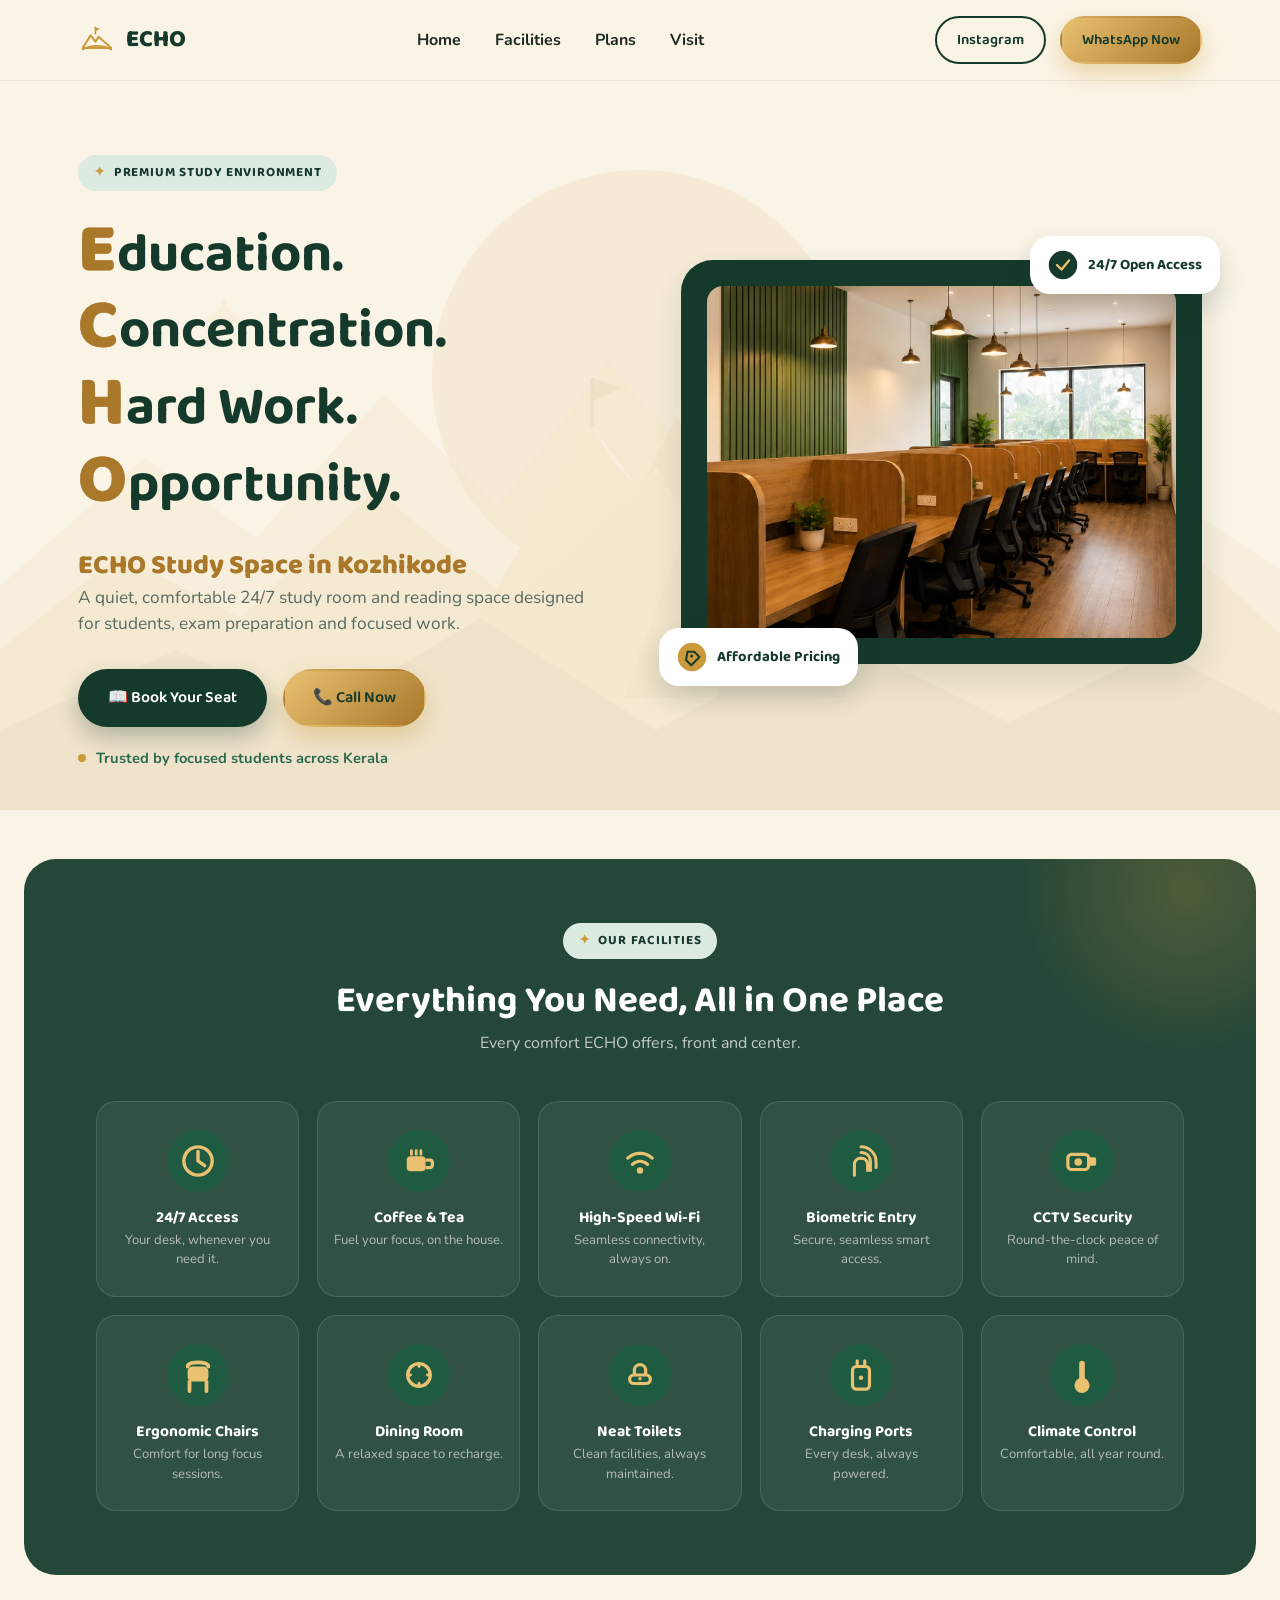
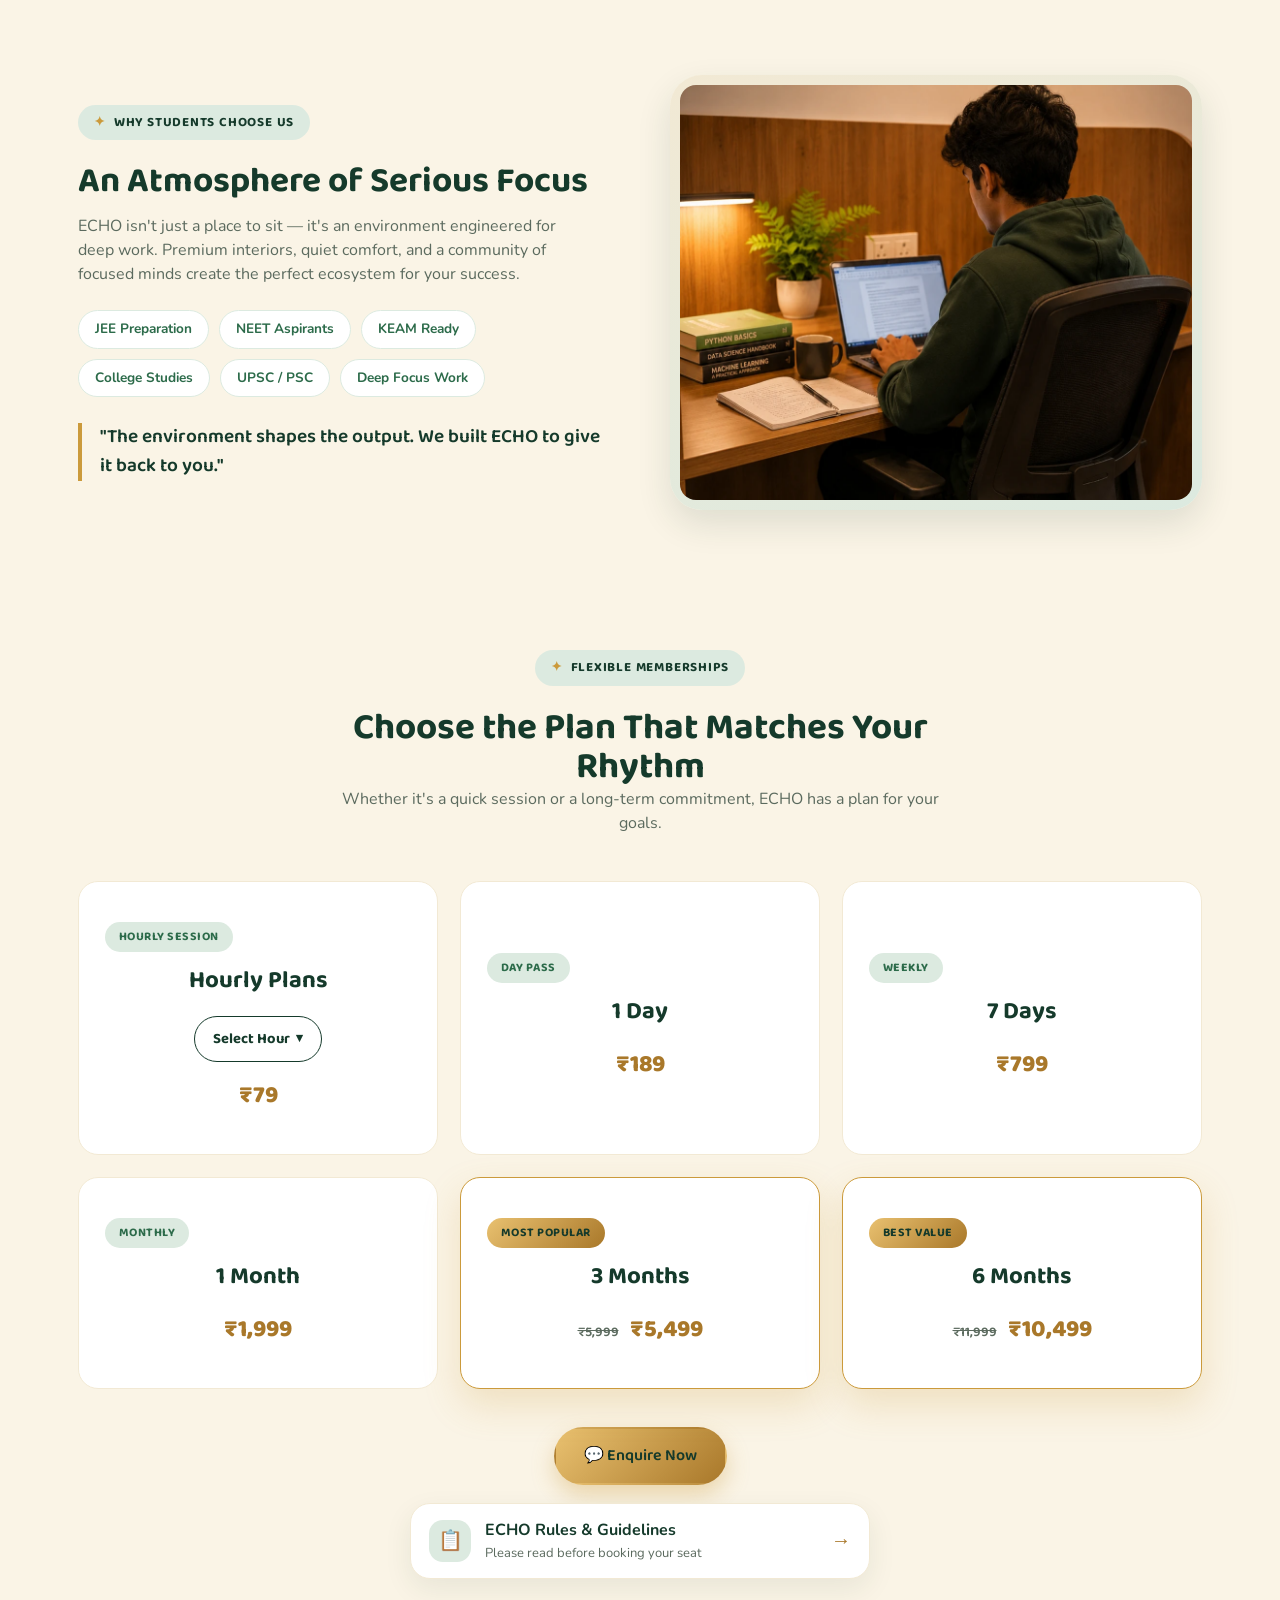
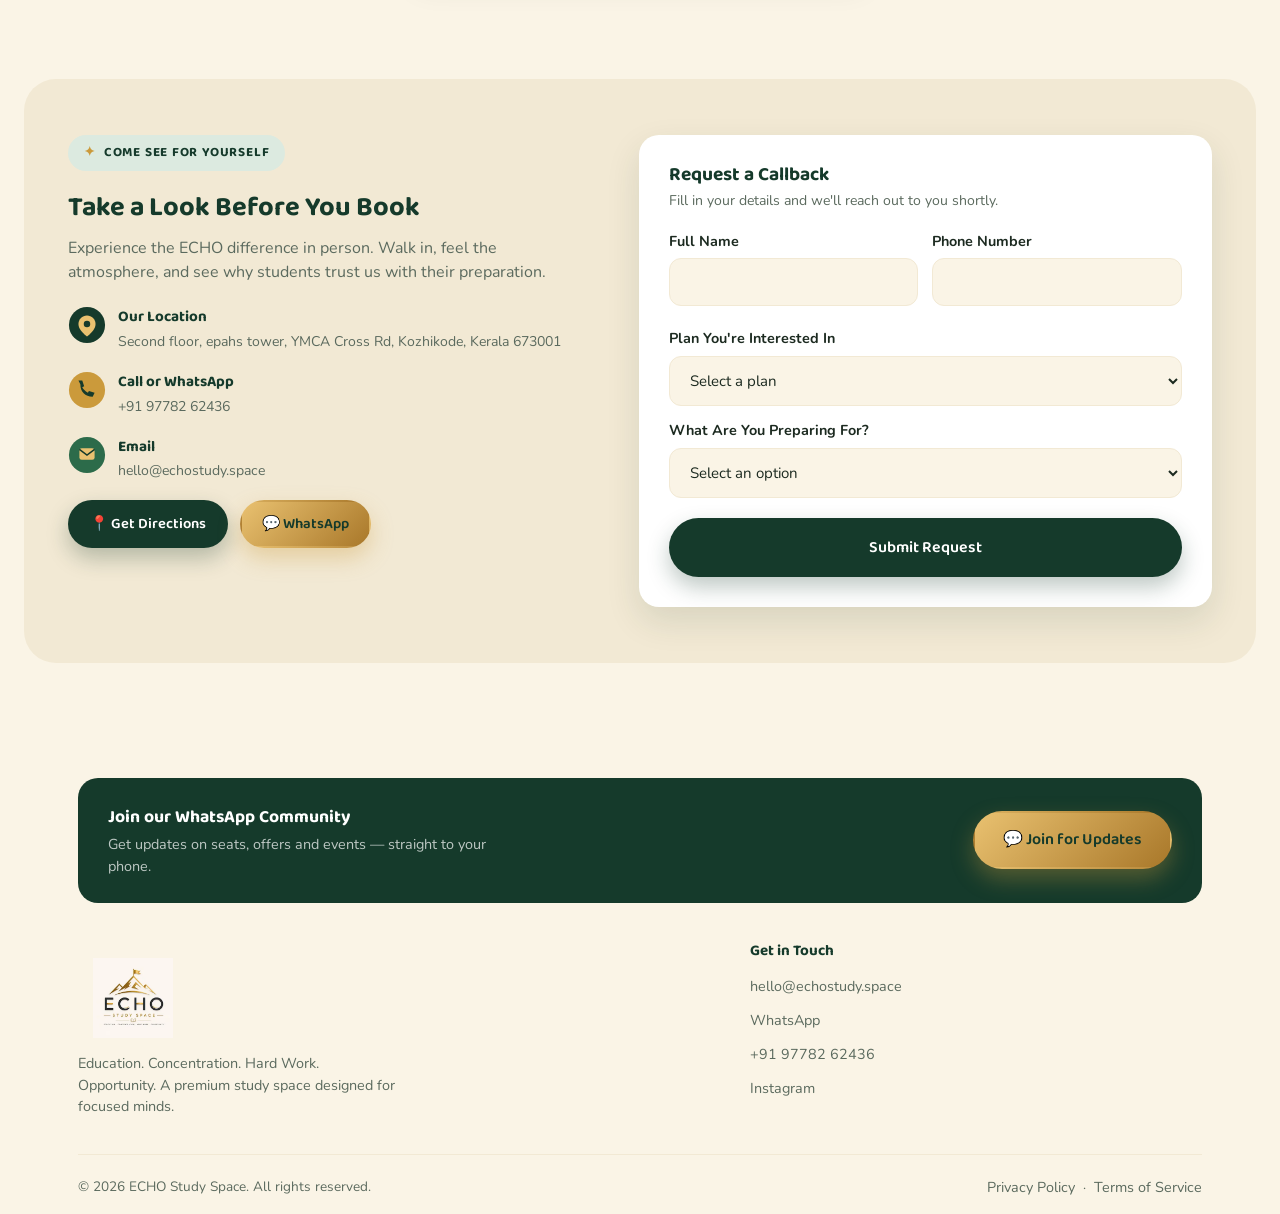
==== index.html @ 5c0a86a7 "H1 update" ====
<!DOCTYPE html>
<html lang="en">
<head>
<meta charset="UTF-8">
<meta name="viewport" content="width=device-width, initial-scale=1.0">
<title>ECHO Study Space | Study Room & Reading Space in Kozhikode</title>
<meta name="description" content="ECHO Study Space in Kozhikode, Kerala — a quiet 24/7 study room and reading space with high-speed Wi-Fi, comfortable seating, charging facilities and flexible hourly, daily, weekly and monthly plans.">
<link rel="preconnect" href="https://fonts.googleapis.com">
<link href="https://fonts.googleapis.com/css2?family=Baloo+2:wght@600;700;800&family=Nunito:wght@400;700;900&display=swap" rel="stylesheet">
<link rel="stylesheet" href="style.css">
</head>
<body>

<!-- ============ WATERMARK (fixed, behind all content) ============ -->
<div class="site-watermark" aria-hidden="true">
  <svg viewBox="0 0 1600 900" xmlns="http://www.w3.org/2000/svg">
    <!-- soft sun glow behind the range -->
    <circle cx="800" cy="360" r="260" fill="#CB9A3B" opacity="0.5"/>

    <!-- back ridge (farthest, faintest) -->
    <path d="M0 620 L180 460 L320 560 L480 380 L620 520 L760 340 L900 500 L1050 400 L1200 540 L1360 440 L1600 600 L1600 900 L0 900 Z"
          fill="#CB9A3B" opacity="0.35"/>

    <!-- mid ridge -->
    <path d="M0 700 L150 580 L300 660 L470 500 L640 640 L820 480 L980 630 L1150 520 L1320 660 L1470 560 L1600 680 L1600 900 L0 900 Z"
          fill="#CB9A3B" opacity="0.55"/>

    <!-- front / hero peak with flag, layered strokes for a structured look -->
    <path d="M540 760 L740 420 L800 500 L860 380 L900 460 L1060 760 Z"
          fill="#CB9A3B" opacity="0.85"/>
    <path d="M540 760 L740 420 L800 500 L820 470 L860 540 L780 760 Z"
          fill="#E9C170" opacity="0.55"/>
    <path d="M860 380 L900 460 L940 420 L1060 760 L900 760 L860 540 Z"
          fill="#A9782A" opacity="0.7"/>

    <!-- snow-cap highlights -->
    <path d="M770 470 L800 500 L740 420 Z" fill="#F7EBD0" opacity="0.65"/>
    <path d="M845 405 L860 380 L900 460 L878 470 Z" fill="#F7EBD0" opacity="0.6"/>

    <!-- flag on the summit -->
    <line x1="740" y1="420" x2="740" y2="360" stroke="#A9782A" stroke-width="5" opacity="0.8"/>
    <path d="M740 360l38 12-38 18z" fill="#A9782A" opacity="0.8"/>

    <!-- foreground ridge, most opaque, grounding the composition -->
    <path d="M0 800 L220 700 L400 780 L600 660 L820 800 L1040 680 L1260 790 L1450 700 L1600 780 L1600 900 L0 900 Z"
          fill="#A9782A" opacity="0.55"/>

    <!-- scattered sparkles for brand consistency -->
    <path d="M280 260l8 18 18 8-18 8-8 18-8-18-18-8 18-8z" fill="#E9C170" opacity="0.5"/>
    <path d="M1240 220l6 14 14 6-14 6-6 14-6-14-14-6 14-6z" fill="#E9C170" opacity="0.4"/>
  </svg>
</div>


<!-- ============ NAV ============ -->
<header>
  <div class="wrap">
    <nav>
      <a href="#home" class="logo">
        <svg class="blob" viewBox="0 0 48 48" fill="none">
          <path d="M6 34l10-16 6 8 4-6 16 14z" fill="none" stroke="#CB9A3B" stroke-width="2.6" stroke-linejoin="round" stroke-linecap="round"/>
          <line x1="22" y1="16" x2="22" y2="8" stroke="#CB9A3B" stroke-width="2.2" stroke-linecap="round"/>
          <path d="M22 8l6 2-6 3z" fill="#CB9A3B"/>
          <path d="M6 36c10-6 26-6 36 0" stroke="#CB9A3B" stroke-width="2.2" stroke-linecap="round" fill="none"/>
        </svg>
        ECHO
      </a>
      <ul class="nav-links">
        <li><a href="#home">Home</a></li>
        <li><a href="#facilities">Facilities</a></li>
        <li><a href="#plans">Plans</a></li>
        <li><a href="#visit">Visit</a></li>
      </ul>
      <div class="nav-cta">
        <a class="btn btn-outline btn-sm nav-instagram-desktop" href="https://instagram.com/echostudyspace" target="_blank" rel="noopener">Instagram</a>
        <a class="btn btn-gold btn-sm nav-whatsapp-desktop" href="https://wa.me/919778262436?text=Hi%20ECHO!%20I%27d%20like%20to%20know%20more.">WhatsApp Now</a>
        <button class="menu-toggle" aria-label="Open menu" aria-expanded="false" aria-controls="mobile-drawer">
          <span></span><span></span><span></span>
        </button>
      </div>
    </nav>
  </div>
</header>

<!-- ============ MOBILE DRAWER ============ -->
<div class="drawer-overlay"></div>
  <aside class="mobile-drawer" id="mobile-drawer" aria-hidden="true" inert>
  <button class="drawer-close" aria-label="Close menu">&times;</button>
  <ul class="drawer-links">
    <li><a href="#home">Home</a></li>
    <li><a href="#facilities">Facilities</a></li>
    <li><a href="#plans">Plans</a></li>
    <li><a href="#visit">Visit</a></li>
  </ul>
  <a class="btn btn-outline drawer-instagram" href="https://instagram.com/echostudyspace" target="_blank" rel="noopener">Instagram</a>
  <a class="btn btn-gold drawer-whatsapp" href="https://wa.me/919778262436?text=Hi%20ECHO!%20I%27d%20like%20to%20know%20more.">💬 WhatsApp Now</a>
</aside>

<main>
<!-- ============ HERO ============ -->
<section class="hero" id="home">
  <div class="wrap hero-grid">
    <div class="hero-copy reveal">
      <span class="eyebrow">Premium Study Environment</span>
      <div class="motto">
          <div class="motto-line"><span class="cap">E</span>ducation.</div>
          <div class="motto-line"><span class="cap">C</span>oncentration.</div>
          <div class="motto-line"><span class="cap">H</span>ard&nbsp;Work.</div>
          <div class="motto-line"><span class="cap">O</span>pportunity.</div>
      </div>

      <h2 class="seo-location-heading">
          ECHO Study Space in Kozhikode
      </h2>
      <p class="motto-sub">
          A quiet, comfortable 24/7 study room and reading space
          designed for students, exam preparation and focused work.
      </p>

      <div class="hero-btns">
        <a class="btn btn-primary" href="https://wa.me/919778262436?text=Hi%20ECHO!%20I%27d%20like%20to%20book%20a%20seat.">📖 Book Your Seat</a>
        <a class="btn btn-gold" href="tel:+919778262436">📞 Call Now</a>
      </div>
      <div class="hero-note"><span class="dot"></span> Trusted by focused students across Kerala</div>
    </div>

    <div class="hero-art reveal">
      <div class="art-card">
        <div class="img-placeholder" style="aspect-ratio:480/360;">
          <img src="images/hero_echo_800.webp"
              srcset="images/hero_echo_480.webp 480w,
                      images/hero_echo_600.webp 600w,
                      images/hero_echo_800.webp 800w,
                      images/hero_echo_2k.webp 1254w "
              
              sizes="90vw"
              width="1254"
              height="1254"
              alt="ECHO Study Space"
              fetchpriority="high"
            >
        </div>
      </div>
      <div class="badge-float b1">
        <svg class="ico" viewBox="0 0 40 40"><circle cx="20" cy="20" r="19" fill="#153A2B"/><path d="M12 20l6 6 10-12" stroke="#E9C170" stroke-width="3.2" fill="none" stroke-linecap="round" stroke-linejoin="round"/></svg>
        24/7 Open Access
      </div>
      <div class="badge-float b2">
        <svg class="ico" viewBox="0 0 40 40"><circle cx="20" cy="20" r="19" fill="#CB9A3B"/><path d="M14 13h9l7 7-11 11-7-7z" fill="none" stroke="#153A2B" stroke-width="2.6" stroke-linejoin="round"/><circle cx="19.5" cy="18.5" r="2" fill="#153A2B"/></svg>
        Affordable Pricing
      </div>
    </div>
  </div>
</section>

<!-- ============ FACILITIES ============ -->
<section class="facilities reveal" id="facilities">
  <div class="wrap">
    <div class="section-head">
      <span class="eyebrow">Our Facilities</span>
      <h2>Everything You Need, All in One Place</h2>
      <p>Every comfort ECHO offers, front and center.</p>
    </div>
    <div class="facility-grid">
      <div class="facility-card">
        <svg class="ico-blob" viewBox="0 0 70 70"><circle cx="35" cy="35" r="33" fill="#1E5B41"/><circle cx="35" cy="35" r="15" fill="none" stroke="#E9C170" stroke-width="3.6"/><path d="M35 25v10l7 5" stroke="#E9C170" stroke-width="3.6" stroke-linecap="round" fill="none"/></svg>
        <h3>24/7 Access</h3><p>Your desk, whenever you need it.</p>
      </div>
      <div class="facility-card">
        <svg class="ico-blob" viewBox="0 0 70 70"><circle cx="35" cy="35" r="33" fill="#1E5B41"/><rect x="22" y="30" width="20" height="16" rx="4" fill="#E9C170"/><path d="M42 34h5c3 0 3 8 0 8h-5" stroke="#E9C170" stroke-width="3.5" fill="none"/><path d="M27 24v4M32 24v4M37 24v4" stroke="#E9C170" stroke-width="3" stroke-linecap="round"/></svg>
        <h3>Coffee &amp; Tea</h3><p>Fuel your focus, on the house.</p>
      </div>
      <div class="facility-card">
        <svg class="ico-blob" viewBox="0 0 70 70"><circle cx="35" cy="35" r="33" fill="#1E5B41"/><path d="M22 32a19 19 0 0 1 26 0" stroke="#E9C170" stroke-width="3.4" fill="none" stroke-linecap="round"/><path d="M27 38.5a11.5 11.5 0 0 1 16 0" stroke="#E9C170" stroke-width="3.4" fill="none" stroke-linecap="round"/><circle cx="35" cy="45" r="3.4" fill="#E9C170"/></svg>
        <h3>High-Speed Wi-Fi</h3><p>Seamless connectivity, always on.</p>
      </div>
      <div class="facility-card">
        <svg class="ico-blob" viewBox="0 0 70 70"><circle cx="35" cy="35" r="33" fill="#1E5B41"/><path d="M35 20c9 0 16 7 16 16v6" stroke="#E9C170" stroke-width="3.2" fill="none" stroke-linecap="round"/><path d="M35 26c6 0 10 4 10 10v9" stroke="#E9C170" stroke-width="3.2" fill="none" stroke-linecap="round"/><path d="M35 32a6.5 6.5 0 0 1 7 7v6" stroke="#E9C170" stroke-width="3.2" fill="none" stroke-linecap="round"/><path d="M35 32a6.5 6.5 0 0 0-7 7v11" stroke="#E9C170" stroke-width="3.2" fill="none" stroke-linecap="round"/></svg>
        <h3>Biometric Entry</h3><p>Secure, seamless smart access.</p>
      </div>
      <div class="facility-card">
        <svg class="ico-blob" viewBox="0 0 70 70"><circle cx="35" cy="35" r="33" fill="#1E5B41"/><rect x="20" y="28" width="22" height="16" rx="4" fill="none" stroke="#E9C170" stroke-width="3.4"/><circle cx="31" cy="36" r="4" fill="#E9C170"/><rect x="42" y="31" width="8" height="9" rx="2" fill="#E9C170"/></svg>
        <h3>CCTV Security</h3><p>Round-the-clock peace of mind.</p>
      </div>
      <div class="facility-card">
        <svg class="ico-blob" viewBox="0 0 70 70"><circle cx="35" cy="35" r="33" fill="#1E5B41"/><rect x="24" y="26" width="22" height="16" rx="5" fill="#E9C170"/><path d="M26 42v10M44 42v10" stroke="#E9C170" stroke-width="4" stroke-linecap="round"/><path d="M24 26c0-6 22-6 22 0" stroke="#E9C170" stroke-width="4" fill="none" stroke-linecap="round"/></svg>
        <h3>Ergonomic Chairs</h3><p>Comfort for long focus sessions.</p>
      </div>
      <div class="facility-card">
        <svg class="ico-blob" viewBox="0 0 70 70"><circle cx="35" cy="35" r="33" fill="#1E5B41"/><circle cx="35" cy="35" r="12" fill="none" stroke="#E9C170" stroke-width="3.5"/><path d="M35 23v3M35 44v3M23 35h3M44 35h3" stroke="#E9C170" stroke-width="3" stroke-linecap="round"/></svg>
        <h3>Dining Room</h3><p>A relaxed space to recharge.</p>
      </div>
      <div class="facility-card">
        <svg class="ico-blob" viewBox="0 0 70 70"><circle cx="35" cy="35" r="33" fill="#1E5B41"/><rect x="24" y="35" width="22" height="9" rx="4.5" fill="none" stroke="#E9C170" stroke-width="3.4"/><path d="M29 35v-5a6 6 0 0 1 12 0v5" stroke="#E9C170" stroke-width="3.4" fill="none"/><circle cx="35" cy="39" r="1.8" fill="#E9C170"/></svg>
        <h3>Neat Toilets</h3><p>Clean facilities, always maintained.</p>
      </div>
      <div class="facility-card">
        <svg class="ico-blob" viewBox="0 0 70 70"><circle cx="35" cy="35" r="33" fill="#1E5B41"/><rect x="26" y="26" width="18" height="24" rx="4" fill="none" stroke="#E9C170" stroke-width="3.4"/><path d="M31 24v-4M39 24v-4" stroke="#E9C170" stroke-width="3.4" stroke-linecap="round"/><circle cx="35" cy="38" r="2.4" fill="#E9C170"/></svg>
        <h3>Charging Ports</h3><p>Every desk, always powered.</p>
      </div>
      <div class="facility-card">
        <svg class="ico-blob" viewBox="0 0 70 70"><circle cx="35" cy="35" r="33" fill="#1E5B41"/><rect x="32" y="20" width="6" height="22" rx="3" fill="#E9C170"/><circle cx="35" cy="46" r="8" fill="#E9C170"/></svg>
        <h3>Climate Control</h3><p>Comfortable, all year round.</p>
      </div>
    </div>
  </div>
</section>

<!-- ============ WHY ECHO ============ -->
<section class="why" id="why">
  <div class="wrap why-grid">
    <div class="reveal">
      <span class="eyebrow">Why Students Choose Us</span>
      <h2 style="font-size:clamp(1.6rem,3vw,2.2rem); margin-bottom:14px;">An Atmosphere of Serious Focus</h2>
      <p style="color:var(--ink-soft); max-width:480px;">ECHO isn't just a place to sit — it's an environment engineered for deep work. Premium interiors, quiet comfort, and a community of focused minds create the perfect ecosystem for your success.</p>
      <div class="tag-cloud">
        <span class="tag">JEE Preparation</span>
        <span class="tag">NEET Aspirants</span>
        <span class="tag">KEAM Ready</span>
        <span class="tag">College Studies</span>
        <span class="tag">UPSC / PSC</span>
        <span class="tag">Deep Focus Work</span>
      </div>
      <p class="quote">"The environment shapes the output. We built ECHO to give it back to you."</p>
    </div>
    <div class="why-art reveal">
      <div class="img-placeholder" style="aspect-ratio:420/340;">
        <img
            src="images/student_echo_800.webp"
            srcset="images/student_echo_480.webp 480w,
                    images/student_echo_800.webp 800w,
                    images/student_echo_2k.webp 1056w "

            sizes="90vw"
            width="1056"
            height="972"
            alt="Students studying at ECHO Study Space"
            loading="lazy"
        >
      </div>
    </div>
  </div>
</section>

<!-- ============ PLANS ============ -->
<section class="plans" id="plans">
  <div class="wrap">
    <div class="section-head">
      <span class="eyebrow">Flexible Memberships</span>
      <h2 style="color:var(--green-deep);">Choose the Plan That Matches Your Rhythm</h2>
      <p style="color:var(--ink-soft);">Whether it's a quick session or a long-term commitment, ECHO has a plan for your goals.</p>
    </div>
    <div class="plans-grid">

      <div class="plan-card hourly-card reveal">
        <span class="plan-tag">Hourly Session</span>
        <h3>Hourly Plans</h3>
        <button type="button" class="select-hour-btn">
          <span class="select-hour-label">Select Hour</span> <span class="chevron">▾</span>
        </button>
        <div class="hour-options" hidden>
          <button type="button" class="hour-btn active" data-hours="3" data-price="79">3 Hour</button>
          <button type="button" class="hour-btn" data-hours="7" data-price="139">7 Hour</button>
          <button type="button" class="hour-btn" data-hours="12" data-price="169">12 Hour</button>
        </div>
        <div class="plan-price">₹<span class="hourly-price-value">79</span></div>
      </div>

      <div class="plan-card reveal">
        <span class="plan-tag">Day Pass</span>
        <h3>1 Day</h3>
        <div class="plan-price">₹189</div>
      </div>

      <div class="plan-card reveal">
        <span class="plan-tag">Weekly</span>
        <h3>7 Days</h3>
        <div class="plan-price">₹799</div>
      </div>

      <div class="plan-card reveal">
        <span class="plan-tag">Monthly</span>
        <h3>1 Month</h3>
        <div class="plan-price">₹1,999</div>
      </div>

      <div class="plan-card featured reveal">
        <span class="plan-tag">Most Popular</span>
        <h3>3 Months</h3>
        <div class="plan-price"><span class="strike">₹5,999</span> ₹5,499</div>
      </div>

      <div class="plan-card featured reveal">
        <span class="plan-tag">Best Value</span>
        <h3>6 Months</h3>
        <div class="plan-price"><span class="strike">₹11,999</span> ₹10,499</div>
      </div>

    </div>

    <div style="text-align:center; margin-top:38px;">
      <a class="btn btn-gold" href="https://wa.me/919778262436?text=Hi%20ECHO!%20I%27d%20like%20to%20enquire%20about%20a%20plan.">💬 Enquire Now</a>
    </div>
    <div class="rules-trigger-wrap">
      <button type="button" class="rules-trigger" id="rules-open">
        <span class="rules-trigger-icon">📋</span>
        <span>
          <strong>ECHO Rules &amp; Guidelines</strong>
          <small>Please read before booking your seat</small>
        </span>
        <span class="rules-arrow">→</span>
      </button>
    </div>

  </div>
</section>

<!-- ============ RULES DIALOG ============ -->

<dialog id="rules-dialog" class="rules-dialog" aria-labelledby="rules-dialog-title">

  <div class="rules-dialog-content">

    <div class="rules-dialog-header">
      <div>
        <p class="rules-label">ECHO STUDY SPACE</p>
        <h2 id="rules-dialog-title">ECHO Rules &amp; Guidelines</h2>
      </div>

      <button type="button"
              class="rules-close"
              id="rules-close"
              aria-label="Close rules">
        &times;
      </button>
    </div>

    <div class="rules-body">

      <h3>General Rules</h3>

      <ol>
        <li>Maintain strict silence inside the study area.</li>
        <li>Keep phones on silent mode.</li>
        <li>Do not use or share another member's membership or plan.</li>
        <li>Use only your assigned seat and plan.</li>
        <li>Respect fellow members and maintain a focused environment.</li>
      </ol>

      <h3>Important Disclosures</h3>

      <ul>
        <li>
          <strong>No Refund Policy:</strong>
          Fees once paid are non-refundable.
        </li>

        <li>
          <strong>Personal Belongings:</strong>
          ECHO Management is not responsible for the loss, or damage of personal belongings.
        </li>
      </ul>

    </div>

  </div>

</dialog>

<!-- ============ VISIT / CONTACT ============ -->
<section class="visit reveal" id="visit">
  <div class="visit-grid">
    <div class="visit-info">
      <span class="eyebrow">Come See For Yourself</span>
      <h2>Take a Look Before You Book</h2>
      <p>Experience the ECHO difference in person. Walk in, feel the atmosphere, and see why students trust us with their preparation.</p>

      <div class="info-row">
        <svg class="ico-circle" viewBox="0 0 40 40"><circle cx="20" cy="20" r="19" fill="#153A2B"/><path d="M20 10c-5 0-9 4-9 9 0 7 9 13 9 13s9-6 9-13c0-5-4-9-9-9z" fill="#E9C170"/><circle cx="20" cy="19" r="3.4" fill="#153A2B"/></svg>
        <div><strong>Our Location</strong><span>Second floor, epahs tower, YMCA Cross Rd, Kozhikode, Kerala 673001</span></div>
      </div>
      <div class="info-row">
        <svg class="ico-circle" viewBox="0 0 40 40"><circle cx="20" cy="20" r="19" fill="#CB9A3B"/><path d="M13 14c0 8 5 13 13 13l2-4-6-2-1 2c-3-2-5-4-6-6l2-1-2-6h-4z" fill="#153A2B"/></svg>
        <div><strong>Call or WhatsApp</strong><span>+91 97782 62436</span></div>
      </div>
      <div class="info-row">
        <svg class="ico-circle" viewBox="0 0 40 40"><circle cx="20" cy="20" r="19" fill="#2C6B4A"/><rect x="12" y="13" width="16" height="12" rx="2.4" fill="#E9C170"/><path d="M12 14l8 6 8-6" stroke="#153A2B" stroke-width="1.6" fill="none"/></svg>
        <div><strong>Email</strong><span>hello@echostudy.space</span></div>
      </div>

      <div class="visit-btns">
        <a class="btn btn-primary btn-sm" href="https://maps.app.goo.gl/7n6Gf7M9T4QPDsS28">📍 Get Directions</a>
        <a class="btn btn-gold btn-sm" href="https://wa.me/919778262436">💬 WhatsApp</a>
      </div>
    </div>

    <div class="form-card">
      <h3>Request a Callback</h3>
      <p>Fill in your details and we'll reach out to you shortly.</p>

      <form id="callback-form" action="https://formspree.io/f/myezyore" method="POST">
        <div class="form-row">

          <div class="form-group">
            <label for="name">Full Name</label>
            <input
              id="name"
              name="name"
              type="text"
              autocomplete="name"
              data-fs-field
              required
            >
          </div>

          <div class="form-group">
            <label for="phone">Phone Number</label>
            <input
              id="phone"
              name="phone"
              type="tel"
              autocomplete="tel"
              data-fs-field
              required
            >
          </div>

        </div>

        <div class="form-group">
          <label for="plan">Plan You're Interested In</label>

          <select id="plan" name="plan" data-fs-field required>
            <option value="" selected disabled>Select a plan</option>
            <option value="hourly">Hourly Plans</option>
            <option value="1_day">1 Day</option>
            <option value="7_days">7 Days</option>
            <option value="1_month">1 Month</option>
            <option value="3_months">3 Months</option>
            <option value="6_months">6 Months</option>
          </select>
        </div>

        <div class="form-group">
          <label for="preparing">What Are You Preparing For?</label>

          <select id="preparing" name="preparing" data-fs-field required>
            <option value="" selected disabled>Select an option</option>
            <option value="jee-preparation">JEE Preparation</option>
            <option value="neet-preparation">NEET Preparation</option>
            <option value="keam-preparation">KEAM Preparation</option>
            <option value="upsc-psc">UPSC / PSC</option>
            <option value="college-studies">College Studies</option>
            <option value="other">Other</option>
          </select>
        </div>

        <button
          type="submit"
          class="btn btn-primary"
          data-fs-submit-btn
        >
          Submit Request
        </button>

      </form>
    </div>
  </div>
</section>
</main>

<!-- ============ FOOTER ============ -->
<footer>
  <div class="wrap">

    <div class="footer-community">
      <div class="footer-community-text">
        <strong>Join our WhatsApp Community</strong>
        <p>Get updates on seats, offers and events — straight to your phone.</p>
      </div>
      <a class="btn btn-gold" href="https://chat.whatsapp.com/YOUR_INVITE_LINK" target="_blank" rel="noopener">💬 Join for Updates</a>
    </div>

    <div class="footer-grid">
      <div>
        <div class="footer-logo">
          <img src="images/logo_echo.webp" alt="ECHO LOGO">
        </div>
        <p>Education. Concentration. Hard Work. Opportunity. A premium study space designed for focused minds.</p>
      </div>
      <div>
        <h4>Get in Touch</h4>
        <ul>
          <li><a href="mailto:hello@echostudy.space">hello@echostudy.space</a></li>
          <li><a href="https://wa.me/919778262436">WhatsApp</a></li>
          <li><a href="tel:+919778262436">+91 97782 62436</a></li>
          <li><a href="https://instagram.com/echostudyspace" target="_blank" rel="noopener">Instagram</a></li>
        </ul>
      </div>
    </div>
    <div class="footer-bottom">
      <span>© 2026 ECHO Study Space. All rights reserved.</span>
      <span><a href="#">Privacy Policy</a> &nbsp;·&nbsp; <a href="#">Terms of Service</a></span>
    </div>
  </div>
</footer>

<script>
  // mobile drawer menu
  const menuToggle = document.querySelector('.menu-toggle');
  const drawer = document.querySelector('.mobile-drawer');
  const overlay = document.querySelector('.drawer-overlay');
  const drawerClose = document.querySelector('.drawer-close');
  const drawerLinks = document.querySelectorAll('.drawer-links a, .drawer-whatsapp, .drawer-instagram');

  function openDrawer(){
    drawer.classList.add('open');
    overlay.classList.add('open');
    drawer.setAttribute('aria-hidden', 'false');
    drawer.removeAttribute('inert');
    menuToggle.setAttribute('aria-expanded', 'true');
    document.body.classList.add('no-scroll');
  }
  function closeDrawer(){
    drawer.classList.remove('open');
    overlay.classList.remove('open');
    drawer.setAttribute('aria-hidden', 'true');
    drawer.setAttribute('inert', '');
    menuToggle.setAttribute('aria-expanded', 'false');
    document.body.classList.remove('no-scroll');
  }

  menuToggle?.addEventListener('click', openDrawer);
  drawerClose?.addEventListener('click', closeDrawer);
  overlay?.addEventListener('click', closeDrawer);
  drawerLinks.forEach(a => a.addEventListener('click', closeDrawer));

  // safety net: if the viewport is resized back to desktop while the
  // drawer is open, force it closed so it never gets stuck open
  const desktopQuery = window.matchMedia('(min-width: 981px)');
  function handleViewportChange(e){
    if (e.matches) closeDrawer();
  }
  desktopQuery.addEventListener('change', handleViewportChange);

 
  // hourly session selector
    const selectHourBtn = document.querySelector('.select-hour-btn');
    const hourOptions = document.querySelector('.hour-options');
    const selectHourLabel = document.querySelector('.select-hour-label');
    const hourButtons = document.querySelectorAll('.hour-btn');
    const hourlyPriceEl = document.querySelector('.hourly-price-value');

    selectHourBtn?.addEventListener('click', () => {
      const isOpen = !hourOptions.hidden;
      hourOptions.hidden = isOpen;
      selectHourBtn.classList.toggle('open', !isOpen);
    });

    hourButtons.forEach(btn => {
      btn.addEventListener('click', () => {
        hourButtons.forEach(b => b.classList.remove('active'));
        btn.classList.add('active');
        if (hourlyPriceEl) hourlyPriceEl.textContent = btn.dataset.price;
        if (selectHourLabel) selectHourLabel.textContent = btn.dataset.hours + ' Hour';
        hourOptions.hidden = true;
        selectHourBtn.classList.remove('open');
      });
    });

  // scroll reveal
  const io = new IntersectionObserver((entries) => {
    entries.forEach(e => { if (e.isIntersecting) { e.target.classList.add('in'); io.unobserve(e.target); } });
  }, { threshold: 0.15 });
  document.querySelectorAll('.reveal').forEach(el => io.observe(el));

  // Rules & Guidelines modal
  const rulesDialog = document.getElementById("rules-dialog");
  const rulesOpen = document.getElementById("rules-open");
  const rulesClose = document.getElementById("rules-close");

  if (rulesDialog && rulesOpen && rulesClose) {

    rulesOpen.addEventListener("click", () => {
      rulesDialog.showModal();
    });

    rulesClose.addEventListener("click", () => {
      rulesDialog.close();
    });

    rulesDialog.addEventListener("click", (event) => {
      if (event.target === rulesDialog) {
        rulesDialog.close();
      }
    });

  }
</script>

</body>
</html>
---- style.css ----
:root{
    --cream:#FAF4E6;
    --cream-2:#F2E9D4;
    --green-deep:#153A2B;
    --green-mid:#2C6B4A;
    --green-soft:#DCEAE0;
    --gold:#CB9A3B;
    --gold-light:#E9C170;
    --gold-deep:#A9782A;
    --ink:#1C2A20;
    --ink-soft:#5B6A5E;
    --white:#FFFFFF;
    --radius-lg: 32px;
    --radius-md: 20px;
    --radius-sm: 14px;
    --shadow: 0 14px 34px rgba(21,58,43,0.12);
  }
  *{box-sizing:border-box; margin:0; padding:0;}
  html{scroll-behavior:smooth; overflow-x:hidden; -webkit-overflow-scrolling:touch;}  
  body{
    font-family:'Nunito', sans-serif;
    background:var(--cream);
    color:var(--ink);
    line-height:1.5;
  }
  h1,h2,h3,h4,.display{
    font-family:'Baloo 2', sans-serif;
    color:var(--green-deep);
    line-height:1.08;
  }
  a{text-decoration:none; color:inherit;}
  ul{list-style:none;}
  img,svg{display:block; max-width:100%;}
  .wrap{max-width:1180px; margin:0 auto; padding:0 28px;}
  section{position:relative;}
  body.no-scroll{overflow:hidden;}

  /* ---------- watermark (fixed background, stays put on scroll) --------- */
  .site-watermark{
    position:fixed; inset:0; z-index:0; pointer-events:none;
    display:flex; align-items:center; justify-content:center; overflow:hidden;
    will-change:transform;
  }
  .site-watermark svg{
    width:min(1500px, 145vw); height:auto; opacity:0.16;
  }
  /* every real section of the page sits above the watermark
     (header is excluded here on purpose — it already sets its own
     position:sticky + z-index below, and this rule would override it) */
  body > section, body > footer{ position:relative; z-index:1; }

  /* ---------- reveal animation ---------- */
  .reveal{opacity:0; transform:translateY(24px); transition:opacity .7s ease, transform .7s ease;}
  .reveal.in{opacity:1; transform:translateY(0);}
  @media (prefers-reduced-motion: reduce){
    .reveal{opacity:1; transform:none; transition:none;}
  }

  /* ---------- buttons ---------- */
  .btn{
    display:inline-flex; align-items:center; gap:10px;
    padding:15px 28px; border-radius:999px; font-family:'Baloo 2';
    font-weight:600; font-size:1rem; cursor:pointer; border:2px solid transparent;
    transition:transform .18s ease, box-shadow .18s ease, background .18s ease;
    white-space:nowrap;
  }
  .btn:hover{transform:translateY(-3px);}
  .btn-primary{background:var(--green-deep); color:var(--white); box-shadow:0 10px 22px rgba(21,58,43,0.28);}
  .btn-primary:hover{background:#1c4a37;}
  .btn-gold{background:linear-gradient(135deg, var(--gold-light), var(--gold-deep)); color:var(--green-deep); box-shadow:0 10px 22px rgba(203,154,59,0.35);}
  .btn-outline{background:transparent; border-color:var(--green-deep); color:var(--green-deep);}
  .btn-outline:hover{background:var(--green-deep); color:var(--white);}
  .btn-sm{padding:11px 20px; font-size:.92rem;}

  /* ---------- nav ---------- */
  header{
    position:sticky; top:0; z-index:50;
    background:rgba(250,244,230,0.9); backdrop-filter:blur(10px);
    border-bottom:1px solid rgba(21,58,43,0.08);
    will-change:transform;
  }
  nav{display:flex; align-items:center; justify-content:space-between; padding:16px 0;}
  .logo{display:flex; align-items:center; gap:10px; font-family:'Baloo 2'; font-weight:800; font-size:1.5rem; color:var(--green-deep);}
  .logo .blob{width:38px; height:38px;}
  .nav-links{display:flex; align-items:center; gap:34px; font-weight:700; color:var(--ink);}
  .nav-links a{position:relative; padding:4px 0;}
  .nav-links a::after{content:''; position:absolute; left:0; bottom:-2px; width:0; height:3px; background:var(--gold); border-radius:3px; transition:width .25s ease;}
  .nav-links a:hover::after{width:100%;}
  .nav-cta{display:flex; align-items:center; gap:14px;}
  .menu-toggle{
    display:none; flex-direction:column; justify-content:center; gap:5px;
    cursor:pointer; background:none; border:none; width:30px; height:24px; padding:0;
  }
  .menu-toggle span{width:26px; height:3px; background:var(--green-deep); border-radius:3px; transition:transform .25s ease, opacity .2s ease;}

  /* ---------- mobile drawer ---------- */
  .drawer-overlay{
    position:fixed; inset:0; background:rgba(21,58,43,0.45);
    opacity:0; pointer-events:none; transition:opacity .3s ease; z-index:150;
  }
  .drawer-overlay.open{opacity:1; pointer-events:auto;}
  .mobile-drawer{
    position:fixed; top:0; right:0; height:100vh; width:min(300px, 80vw);
    background:var(--cream); box-shadow:-14px 0 34px rgba(21,58,43,0.18);
    z-index:200; padding:28px 26px; display:flex; flex-direction:column; gap:26px;
    transform:translateX(100%); transition:transform .3s ease;
  }
  .mobile-drawer.open{transform:translateX(0);}
  .drawer-close{
    align-self:flex-end; background:none; border:none; font-size:1.8rem; line-height:1;
    color:var(--green-deep); cursor:pointer; padding:4px;
  }
  .drawer-links{display:flex; flex-direction:column; gap:6px;}
  .drawer-links a{
    display:block; padding:12px 6px; font-family:'Baloo 2'; font-weight:700;
    font-size:1.1rem; color:var(--green-deep); border-bottom:1px solid var(--cream-2);
  }
  /*.drawer-whatsapp{justify-content:center; margin-top:auto;}

  /* ---------- hero ---------- */
  .hero{padding:74px 0 90px;}
  .hero-grid{display:grid; grid-template-columns:1.05fr 1fr; gap:56px; align-items:center;}
  .eyebrow{
    display:inline-flex; align-items:center; gap:8px;
    background:var(--green-soft); color:var(--green-deep);
    font-family:'Baloo 2'; font-weight:700; font-size:.82rem; letter-spacing:.06em;
    padding:8px 16px; border-radius:999px; text-transform:uppercase; margin-bottom:22px;
  }
  .eyebrow::before{content:'✦'; color:var(--gold);}
  .motto{font-family:'Baloo 2', sans-serif; font-size:clamp(2.1rem, 4.4vw, 3.4rem); font-weight:700; line-height: 1.1; color: var(--green-deep); margin:0px 0 32px;}
  .motto-line{display:flex; align-items:baseline; gap:1px; }
  .motto-line .cap{
    font-size:1.28em; font-weight:900; color:var(--gold-deep);
    -webkit-text-stroke: 0.7px var(--gold-deep);
  }
  .motto-sub{color:var(--ink-soft); font-size:1.08rem; max-width:520px; margin:0px 0 32px;}
  .hero-btns{display:flex; gap:16px; flex-wrap:wrap; margin-bottom:20px;}
  .hero-note{display:flex; align-items:center; gap:10px; font-weight:700; color:var(--green-mid); font-size:.92rem;}
  .hero-note .dot{width:8px; height:8px; border-radius:50%; background:var(--gold); display:inline-block;}

  .seo-location-heading {
    font-family: 'Baloo 2', sans-serif;
    font-size: clamp(1.35rem, 2.2vw, 1.7rem);
    font-weight: 800;
    color: var(--gold-deep);
    margin: 10px 0 05px;
}

  /* hero illustration */
  .hero-art{position:relative;}
  .art-card{
    background:var(--green-deep); border-radius:var(--radius-lg);
    padding:26px; box-shadow:var(--shadow); position:relative; overflow:visible;
  }
  .art-card svg{border-radius:var(--radius-md); background:linear-gradient(160deg,#1d5a41,#0e2c20);}
  .img-placeholder {
    aspect-ratio: 480 / 360;
    overflow: hidden;
    border-radius: 16px;
  }

  .img-placeholder img {
    width: 100%;
    height: 100%;
    object-fit: cover;
    display: block;
  }
  .badge-float{
    position:absolute; background:var(--white); border-radius:20px; padding:14px 18px;
    box-shadow:0 12px 26px rgba(21,58,43,0.18); display:flex; align-items:center; gap:10px;
    font-family:'Baloo 2'; font-weight:700; font-size:.92rem; color:var(--green-deep);
  }
  .badge-float.b1{ top:-24px; right:-18px;}
  .badge-float.b2{ bottom:-22px; left:-22px;}
  .badge-float .ico{width:30px; height:30px; flex:none;}

  @keyframes floaty{ 0%,100%{transform:translateY(0);} 50%{transform:translateY(-8px);} }
  .badge-float{animation:floaty 4.5s ease-in-out infinite;}
  .badge-float.b2{animation-delay:1.2s;}
  

  /* ---------- feature strip ---------- */
  .features{padding:20px 0 70px;}
  .feature-grid{display:grid; grid-template-columns:repeat(4,1fr); gap:24px;}
  .feature-item{display:flex; gap:14px; align-items:flex-start;}
  .feature-item .ico-circle{width:52px; height:52px; flex:none;}
  .feature-item h4{font-size:1.02rem; margin-bottom:4px;}
  .feature-item p{font-size:.88rem; color:var(--ink-soft);}

  /* ---------- facilities ---------- */
  .facilities{
    background:rgba(21,58,43,0.93); backdrop-filter: blur(0.5px);
    border-radius:var(--radius-lg);
    margin:0 24px; padding:64px 44px; position:relative; overflow:hidden;
  }
  .facilities::before{
    content:''; position:absolute; width:340px; height:340px; border-radius:50%;
    background:radial-gradient(circle, rgba(203,154,59,0.25), transparent 70%);
    top:-140px; right:-100px;
  }
  .section-head{text-align:center; max-width:640px; margin:0 auto 46px; position:relative; z-index:1;}
  .section-head h2{color:var(--white); font-size:clamp(1.6rem,3vw,2.3rem);}
  .facilities .section-head p{color:rgba(255,255,255,0.72); margin-top:10px;}
  .facility-grid{display:grid; grid-template-columns:repeat(5,1fr); gap:18px; position:relative; z-index:1;}
  .facility-card{
    background:rgba(255,255,255,0.06); border:1px solid rgba(255,255,255,0.12);
    border-radius:var(--radius-md); padding:26px 16px; text-align:center;
    transition:transform .25s ease, background .25s ease;
  }
  .facility-card:hover{transform:translateY(-6px); background:rgba(255,255,255,0.1);}
  .facility-card .ico-blob{width:66px; height:66px; margin:0 auto 16px;}
  .facility-card h3{color:var(--white); font-size:.98rem; margin-bottom:4px;}
  .facility-card p{color:rgba(255,255,255,0.62); font-size:.82rem;}

  /* ---------- why echo ---------- */
  .why{padding:100px 0;}
  .why-grid{display:grid; grid-template-columns:1fr 1fr; gap:60px; align-items:center;}
  .tag-cloud{display:flex; flex-wrap:wrap; gap:10px; margin:24px 0 26px;}
  .tag{
    background:var(--white); border:1.5px solid var(--green-soft); color:var(--green-mid);
    font-weight:700; font-size:.85rem; padding:8px 16px; border-radius:999px;
  }
  .quote{
    font-family:'Baloo 2'; font-weight:600; font-size:1.2rem; color:var(--green-deep);
    border-left:4px solid var(--gold); padding-left:18px; margin-top:8px;
  }
  .why-art{
    background:linear-gradient(160deg, var(--cream-2), var(--green-soft));
    border-radius:var(--radius-lg); padding:10px; box-shadow:var(--shadow);
  }
  .why-art .img-placeholder {
    overflow: hidden;
    border-radius: 16px;
  }
  .why-art .img-placeholder img {
    width: 100%;
    height: 100%;
    object-fit: cover;
    display: block;
  } 

  /* ---------- plans ---------- */
  .plans{padding:40px 0 100px;}
  .plans-grid{display:grid; grid-template-columns:repeat(3,1fr); gap:22px; margin-top:10px;}
  .plan-card{
    background:var(--white); border-radius:var(--radius-md); padding:40px 26px;
    border:1.5px solid var(--cream-2); position:relative; display:flex; flex-direction:column;
    align-items:center; text-align:center; gap:16px; justify-content:center;
    transition:transform .25s ease, box-shadow .25s ease;
  }
  /* ---------- hourly session selector ---------- */
  .select-hour-btn{
    display:flex; align-items:center; gap:6px; justify-content:center;
    font-family:'Baloo 2'; font-weight:700; font-size:.92rem;
    padding:10px 18px; border-radius:999px; border:1.5px solid var(--green-deep);
    background:var(--white); color:var(--green-deep); cursor:pointer;
    transition:background .2s ease, color .2s ease;
  }
  .select-hour-btn:hover{background:var(--green-soft);}
  .select-hour-btn .chevron{transition:transform .2s ease; font-size:.8rem;}
  .select-hour-btn.open .chevron{transform:rotate(180deg);}
  .hour-options{display:flex; gap:8px; flex-wrap:wrap; justify-content:center;}
  .hour-options[hidden]{display:none;}
  .hour-btn{
    font-family:'Baloo 2'; font-weight:700; font-size:.85rem;
    padding:8px 14px; border-radius:999px; border:1.5px solid var(--green-soft);
    background:var(--white); color:var(--green-mid); cursor:pointer;
    transition:background .2s ease, color .2s ease, border-color .2s ease;
  }
  .hour-btn:hover{border-color:var(--gold);}
  .hour-btn.active{
    background:var(--green-deep); border-color:var(--green-deep); color:var(--white);
  }
  .plan-card:hover{transform:translateY(-6px); box-shadow:var(--shadow);}
  .plan-card.featured{border-color:var(--gold); box-shadow:0 16px 36px rgba(203,154,59,0.22);}
  .plan-tag{
    display:inline-block; font-family:'Baloo 2'; font-weight:700; font-size:.75rem;
    padding:6px 14px; border-radius:999px; margin-bottom:16px; align-self:flex-start;
    background:var(--green-soft); color:var(--green-mid); text-transform:uppercase; letter-spacing:.04em;
    margin-bottom:0;
  }
  .plan-card.featured .plan-tag{background:linear-gradient(135deg,var(--gold-light),var(--gold-deep)); color:var(--green-deep);}
  .plan-card h3{font-size:1.5rem; margin-bottom:6px;}
  .plan-price{font-family:'Baloo 2'; font-weight:800; font-size:1.5rem; color:var(--gold-deep); margin-bottom:0;}
  .plan-price .strike{
    font-size:.85rem; font-weight:600; color:var(--ink-soft);
    text-decoration:line-through; text-decoration-color:var(--ink-soft); margin-right:6px;
  }
  .plan-card ul{margin-bottom:26px; flex:1;}
  .plan-card li{display:flex; gap:10px; align-items:flex-start; font-size:.92rem; color:var(--ink); margin-bottom:10px;}
  .plan-card li::before{content:'✓'; color:var(--green-mid); font-weight:900;}
  .plan-card .btn{width:100%; justify-content:center;}

  /* ---------- visit / contact ---------- */
  .visit{
    background:var(--cream-2); border-radius:var(--radius-lg); margin:0 24px 90px; padding:56px 44px;
  }
  .visit-grid{display:grid; grid-template-columns:1fr 1.1fr; gap:50px;}
  .visit-info h2{font-size:1.7rem; margin-bottom:14px;}
  .visit-info p{color:var(--ink-soft); margin-bottom:22px;}
  .info-row{display:flex; gap:12px; align-items:flex-start; margin-bottom:18px;}
  .info-row .ico-circle{width:38px; height:38px; flex:none;}
  .info-row strong{display:block; font-family:'Baloo 2'; color:var(--green-deep); font-size:.95rem;}
  .info-row span{color:var(--ink-soft); font-size:.88rem;}
  .visit-btns{display:flex; gap:12px; flex-wrap:wrap; margin-top:8px;}

  .form-card{background:var(--white); border-radius:var(--radius-md); padding:30px; box-shadow:var(--shadow);}
  .form-card h3{font-size:1.2rem; margin-bottom:4px;}
  .form-card > p{color:var(--ink-soft); font-size:.88rem; margin-bottom:20px;}
  .form-row{display:grid; grid-template-columns:1fr 1fr; gap:14px; margin-bottom:8px;}
  .form-group{
    display:flex;
    flex-direction:column;
    gap:6px;
  }
  .form-group label{
    font-size:.9rem;
    font-weight:700;
    color:var(--ink);
  }
  .form-card .form-group{
    margin-bottom:14px;
  }
  input, select{
    width:100%; padding:13px 16px; border-radius:12px; border:1.5px solid var(--cream-2);
    background:var(--cream); font-family:'Nunito'; font-size:.94rem; color:var(--ink);
  }
  input:focus, select:focus{outline:2px solid var(--gold-light); border-color:var(--gold);}
  .form-card .btn{width:100%; justify-content:center; margin-top:6px;}

  /* ---------- footer ---------- */
  footer{padding:25px 0 15px;}
  .footer-community{
    display:flex; align-items:center; justify-content:space-between; gap:20px; flex-wrap:wrap;
    background:var(--green-deep); border-radius:var(--radius-md);
    padding:26px 30px; margin-bottom:40px;
  }
  .footer-community-text strong{
    display:block; font-family:'Baloo 2'; font-size:1.1rem; color:var(--white); margin-bottom:4px;
  }
  .footer-community-text p{color:rgba(255,255,255,0.72); font-size:.9rem; max-width:420px;}
  .footer-grid{display:grid; grid-template-columns:1.4fr 1fr; gap:40px; margin-bottom:36px;}
  .footer-logo {
    display: flex;
    align-items: center;
  }

  .footer-logo img {
    margin: 15px;
    width: 80px;
    height: auto;
    display: block;
  }
  footer p{color:var(--ink-soft); font-size:.9rem; max-width:320px;}
  footer h4{font-size:.95rem; margin-bottom:14px; color:var(--green-deep);}
  footer li{margin-bottom:10px;}
  footer a{color:var(--ink-soft); font-size:.9rem;}
  footer a:hover{color:var(--gold-deep);}
  .footer-bottom{
    border-top:1px solid var(--cream-2); padding-top:22px; display:flex; justify-content:space-between;
    flex-wrap:wrap; gap:12px; font-size:.85rem; color:var(--ink-soft);
  }

  /* =========================
   RULES & GUIDELINES
========================= */

.rules-trigger-wrap {
  display: flex;
  justify-content: center;
  margin-top: 18px;
}

.rules-trigger {
  width: min(100%, 460px);
  display: flex;
  align-items: center;
  gap: 14px;
  padding: 16px 18px;
  border: 1px solid var(--cream-2);
  border-radius: var(--radius-md);
  background: var(--white);
  color: var(--ink);
  box-shadow: 0 10px 28px rgba(21, 58, 43, 0.08);
  cursor: pointer;
  text-align: left;
  font-family: inherit;
  transition: transform 0.2s ease, box-shadow 0.2s ease, border-color 0.2s ease;
}

.rules-trigger:hover {
  transform: translateY(-2px);
  box-shadow: var(--shadow);
  border-color: var(--gold);
}

.rules-trigger:focus-visible {
  outline: 3px solid rgba(203, 154, 59, 0.35);
  outline-offset: 3px;
}

.rules-trigger-icon {
  width: 42px;
  height: 42px;
  flex: 0 0 42px;
  display: grid;
  place-items: center;
  border-radius: 14px;
  background: var(--green-soft);
  font-size: 20px;
}

.rules-trigger strong {
  display: block;
  color: var(--green-deep);
  font-size: 16px;
  line-height: 1.3;
}

.rules-trigger small {
  display: block;
  margin-top: 3px;
  color: var(--ink-soft);
  font-size: 13px;
}

.rules-arrow {
  margin-left: auto;
  color: var(--gold-deep);
  font-size: 20px;
  font-weight: 700;
}


/* =========================
   RULES MODAL
========================= */

.rules-dialog {
  width: min(680px, calc(100% - 32px));
  height: min(760px, calc(100vh - 40px));

  margin: auto;
  padding: 0;

  border: 1px solid var(--cream-2);
  border-radius: var(--radius-lg);

  background: var(--white);
  color: var(--ink);

  box-shadow: 0 24px 70px rgba(21, 58, 43, 0.25);
  overflow: hidden;

  position: fixed;
  inset: 20px 0;
}

.rules-dialog::backdrop {
  background: rgba(21, 58, 43, 0.55);
  backdrop-filter: blur(3px);
}

.rules-dialog-content {
  display: flex;
  flex-direction: column;
  height: 100%;
  min-height: 0;
}

.rules-dialog-header {
  display: flex;
  align-items: flex-start;
  justify-content: space-between;
  gap: 20px;
  padding: 26px 28px 20px;
  border-bottom: 1px solid var(--cream-2);
}

.rules-label {
  margin: 0 0 5px;
  color: var(--gold-deep);
  font-size: 12px;
  font-weight: 700;
  letter-spacing: 1.5px;
}

.rules-dialog-header h2 {
  margin: 0;
  color: var(--green-deep);
  font-size: 28px;
  line-height: 1.2;
}

.rules-close {
  width: 38px;
  height: 38px;
  flex: 0 0 38px;
  display: grid;
  place-items: center;
  border: 1px solid var(--cream-2);
  border-radius: 50%;
  background: var(--white);
  color: var(--ink-soft);
  font-size: 25px;
  line-height: 1;
  cursor: pointer;
  transition: background 0.2s ease, color 0.2s ease;
}

.rules-close:hover {
  background: var(--green-soft);
  color: var(--green-deep);
}

.rules-close:focus-visible {
  outline: 3px solid rgba(203, 154, 59, 0.35);
  outline-offset: 2px;
}

.rules-body {
  padding: 24px 28px 30px;
  overflow-y: auto;
  min-height: 0;
  flex: 1;
  overscroll-behavior: contain;
  -webkit-overflow-scrolling: touch;
}

.rules-body h3 {
  margin: 0 0 12px;
  color: var(--green-deep);
  font-size: 19px;
}

.rules-body h3:not(:first-child) {
  margin-top: 28px;
}

.rules-body ol,
.rules-body ul {
  margin: 0;
  padding-left: 24px;
}

.rules-body li {
  margin-bottom: 12px;
  color: var(--ink-soft);
  line-height: 1.65;
}

.rules-body li:last-child {
  margin-bottom: 0;
}

.rules-body strong {
  color: var(--green-deep);
}


/* Mobile */
@media (max-width: 560px) {

  .rules-trigger {
    padding: 14px;
    gap: 11px;
  }

  .rules-trigger-icon {
    width: 38px;
    height: 38px;
    flex-basis: 38px;
    font-size: 18px;
  }

  .rules-trigger strong {
    font-size: 15px;
  }

  .rules-trigger small {
    font-size: 12px;
  }

  .rules-dialog {
    width: calc(100% - 20px);
    height: calc(100vh - 20px);

    top: 10px;
    bottom: 10px;
    left: 10px;
    right: 10px;

    inset: 10px;
    margin: 0;

    transform: none;

    border-radius: var(--radius-md);
  }

  .rules-dialog-content {
    height: 100%;
    max-height: none;
  }

  .rules-dialog-header {
    padding: 20px 18px 16px;
  }

  .rules-dialog-header h2 {
    font-size: 23px;
  }

  .rules-body {
    padding: 20px 18px 24px;
  }

}

  /* ---------- responsive ---------- */
  @media (min-width: 981px){
    /* belt-and-braces: the drawer/overlay must never be visible on desktop,
       even if a resize happened while it was open on mobile */
    .mobile-drawer, .drawer-overlay{display:none;}
  }
  @media (max-width: 980px){
    .hero-grid, .why-grid, .visit-grid{grid-template-columns:1fr;}
    .why-grid{gap:36px;}
    .feature-grid{grid-template-columns:repeat(2,1fr);}
    .facility-grid{grid-template-columns:repeat(2,1fr);}
    .plans-grid{grid-template-columns:repeat(2,1fr);}
    .footer-grid{grid-template-columns:1fr;}
    .nav-links{display:none;}
    .nav-whatsapp-desktop{display:none;}
    .nav-instagram-desktop{display:none;}
    .menu-toggle{display:flex;}
  }
  @media (max-width: 560px){
    .wrap{padding:0 18px;}
    .form-row{grid-template-columns:1fr;}
    .facilities, .visit{margin:0 12px; padding:44px 22px;}
    .footer-grid{grid-template-columns:1fr;}
    .hero-btns .btn{width:100%; justify-content:center;}
  }
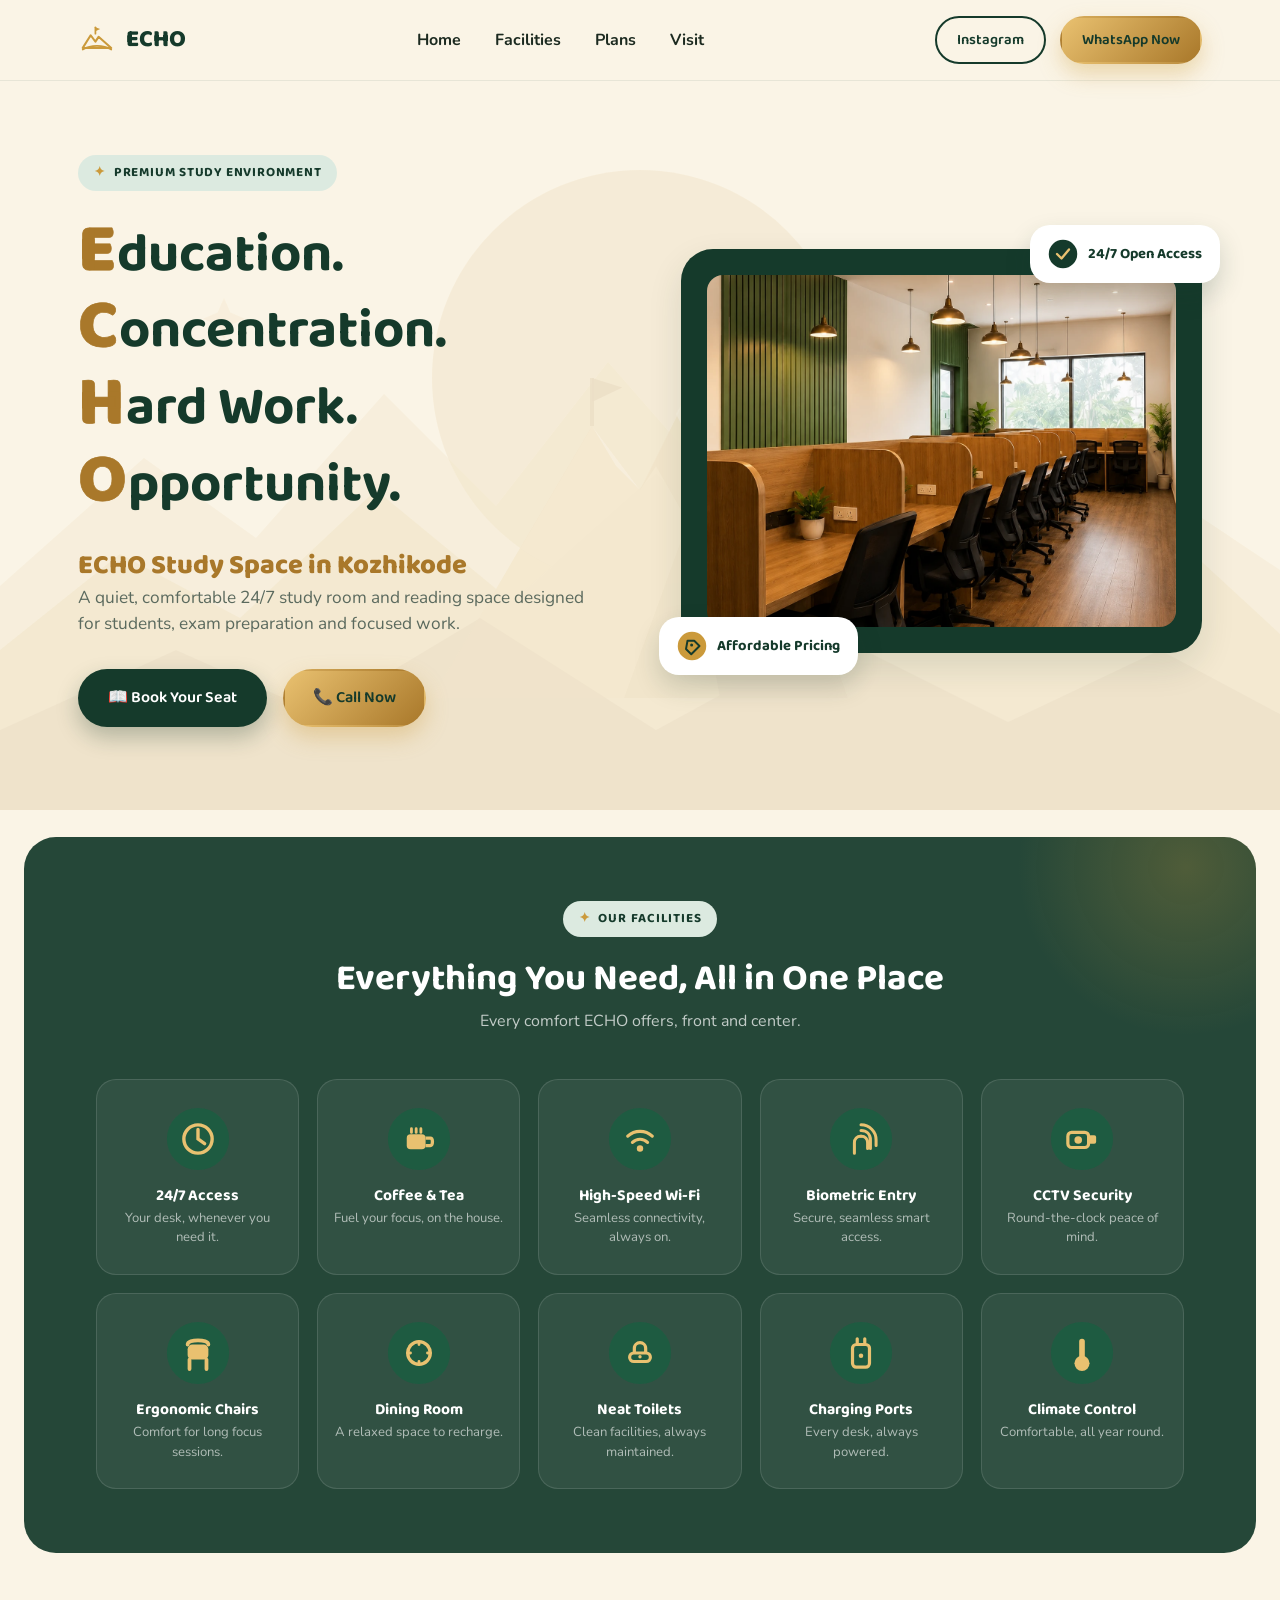
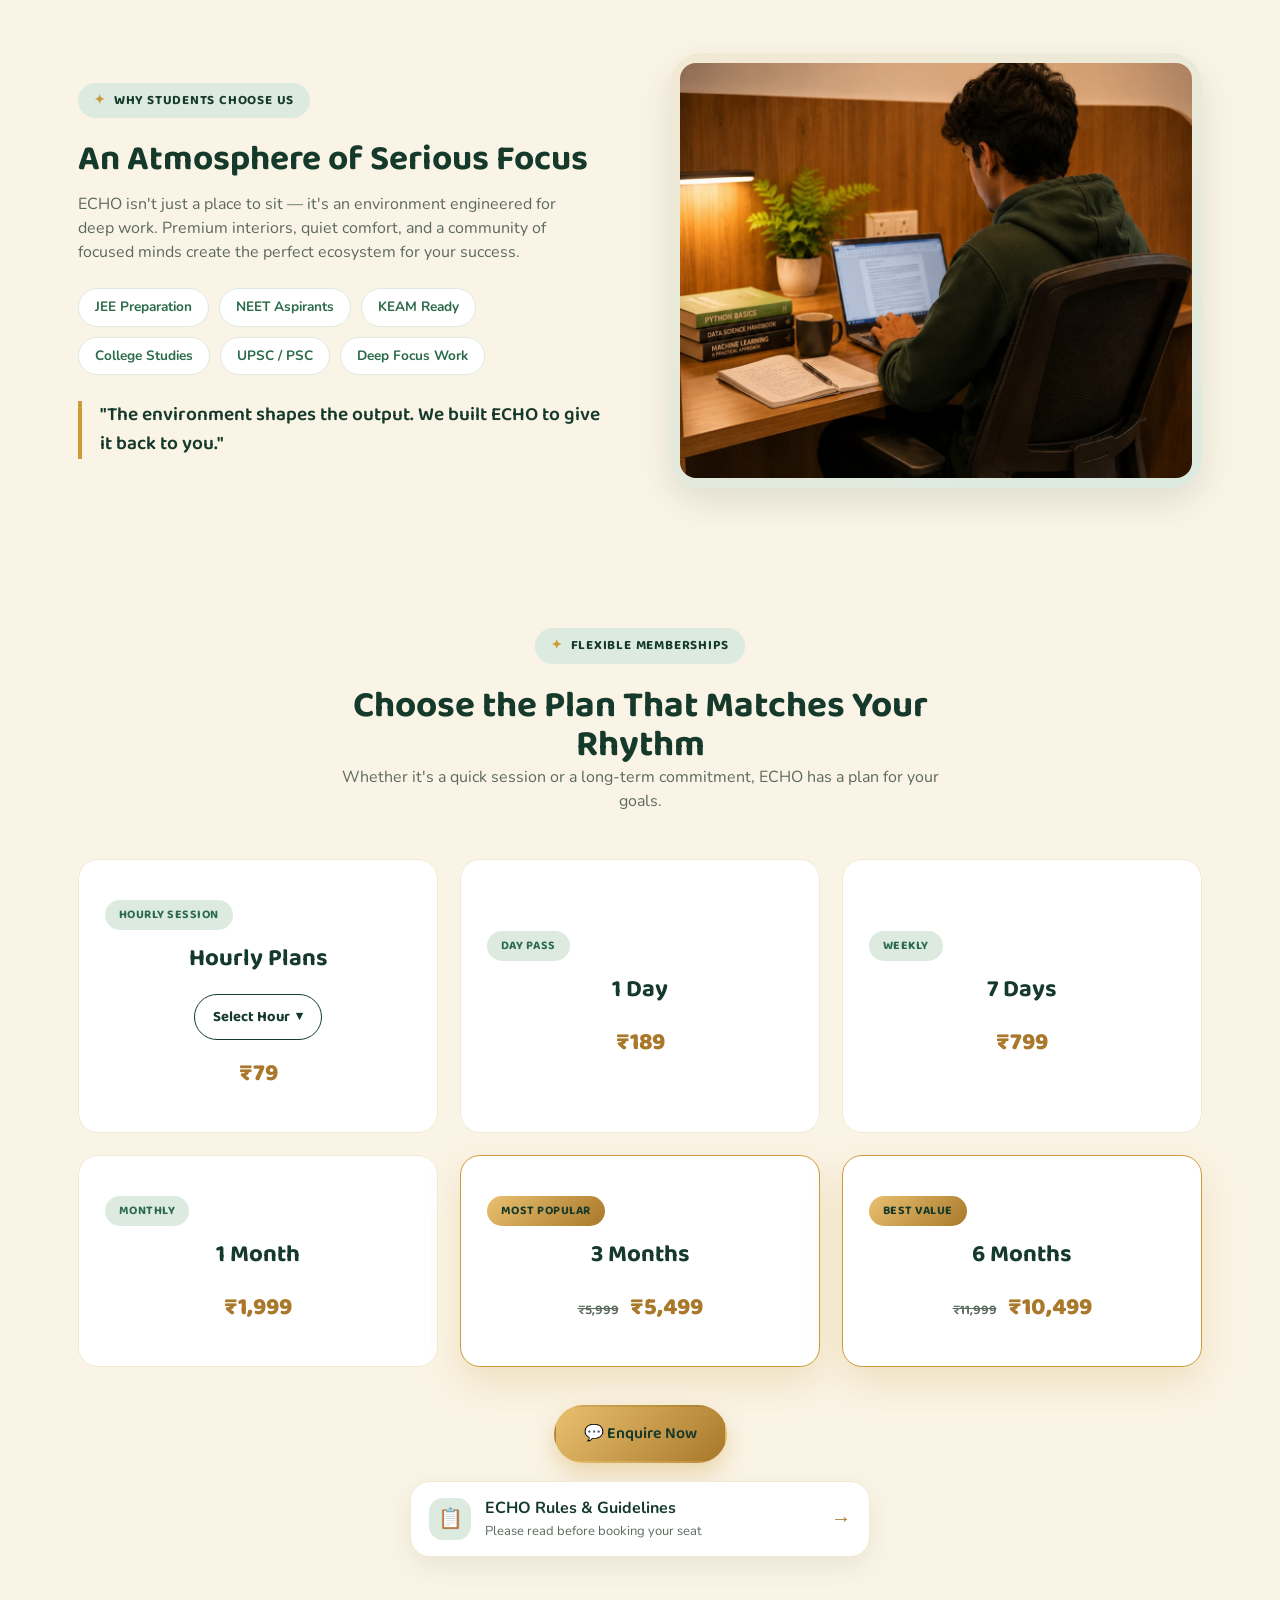
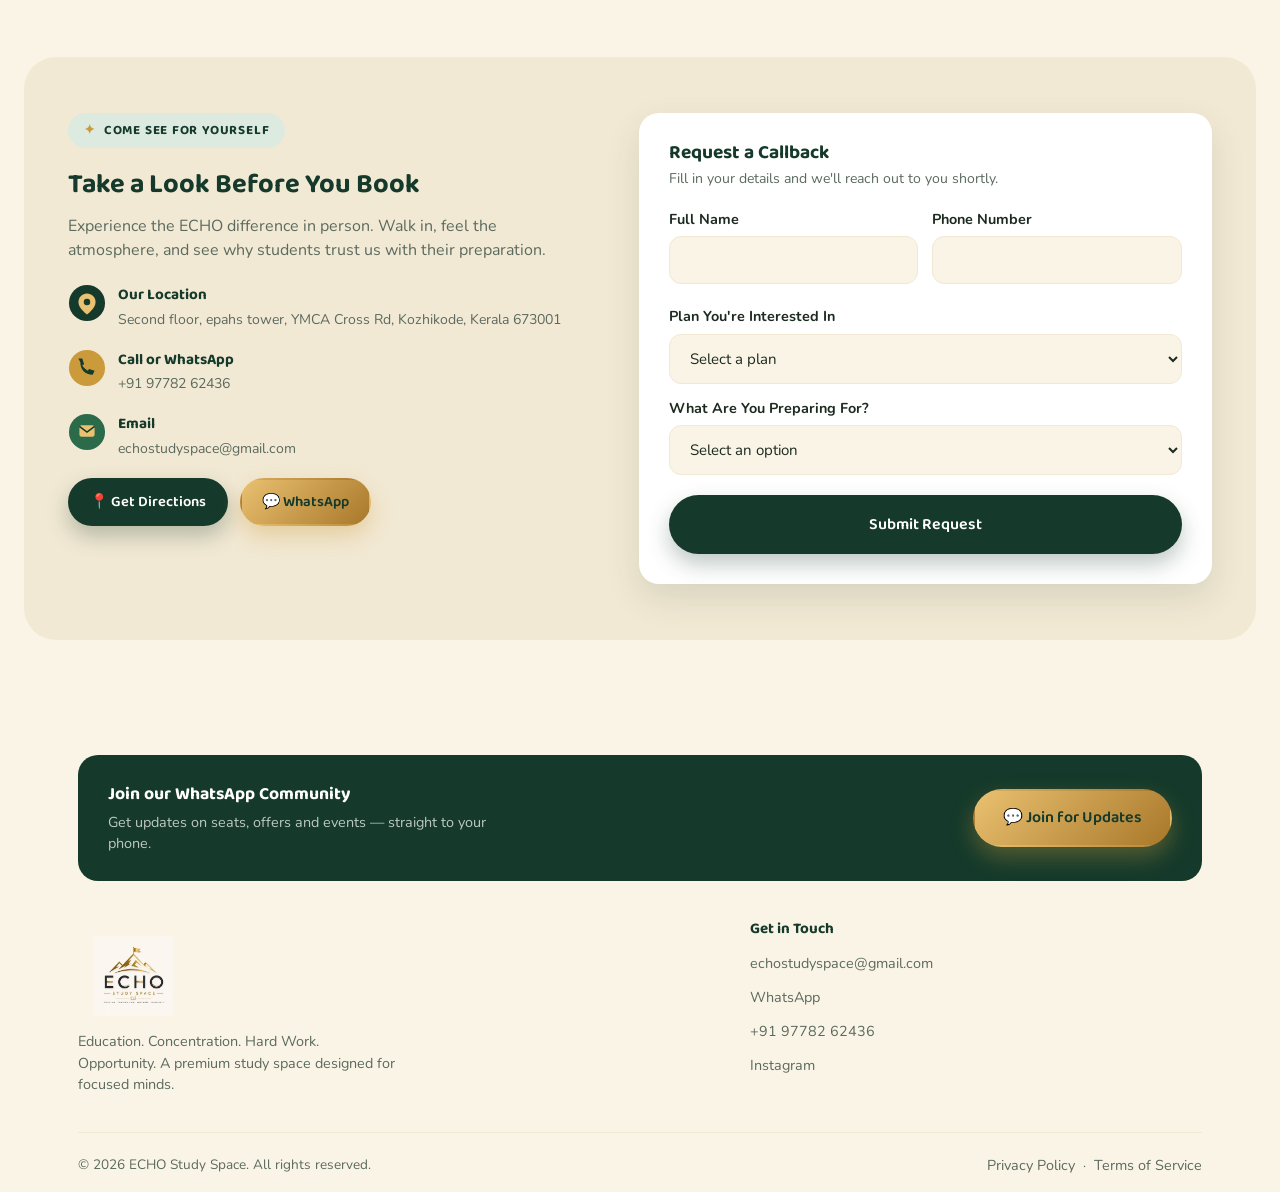
==== commit bcdad58f: "robots.txt and xml" ====
--- a/index.html
+++ b/index.html
@@ -121,7 +121,6 @@
         <a class="btn btn-primary" href="https://wa.me/919778262436?text=Hi%20ECHO!%20I%27d%20like%20to%20book%20a%20seat.">📖 Book Your Seat</a>
         <a class="btn btn-gold" href="tel:+919778262436">📞 Call Now</a>
       </div>
-      <div class="hero-note"><span class="dot"></span> Trusted by focused students across Kerala</div>
     </div>
 
     <div class="hero-art reveal">
@@ -385,7 +384,7 @@
       </div>
       <div class="info-row">
         <svg class="ico-circle" viewBox="0 0 40 40"><circle cx="20" cy="20" r="19" fill="#2C6B4A"/><rect x="12" y="13" width="16" height="12" rx="2.4" fill="#E9C170"/><path d="M12 14l8 6 8-6" stroke="#153A2B" stroke-width="1.6" fill="none"/></svg>
-        <div><strong>Email</strong><span>hello@echostudy.space</span></div>
+        <div><strong>Email</strong><span>echostudyspace@gmail.com</span></div>
       </div>
 
       <div class="visit-btns">
@@ -491,7 +490,7 @@
       <div>
         <h4>Get in Touch</h4>
         <ul>
-          <li><a href="mailto:hello@echostudy.space">hello@echostudy.space</a></li>
+          <li><a href="mailto:echostudyspace@gmail.com">echostudyspace@gmail.com</a></li>
           <li><a href="https://wa.me/919778262436">WhatsApp</a></li>
           <li><a href="tel:+919778262436">+91 97782 62436</a></li>
           <li><a href="https://instagram.com/echostudyspace" target="_blank" rel="noopener">Instagram</a></li>
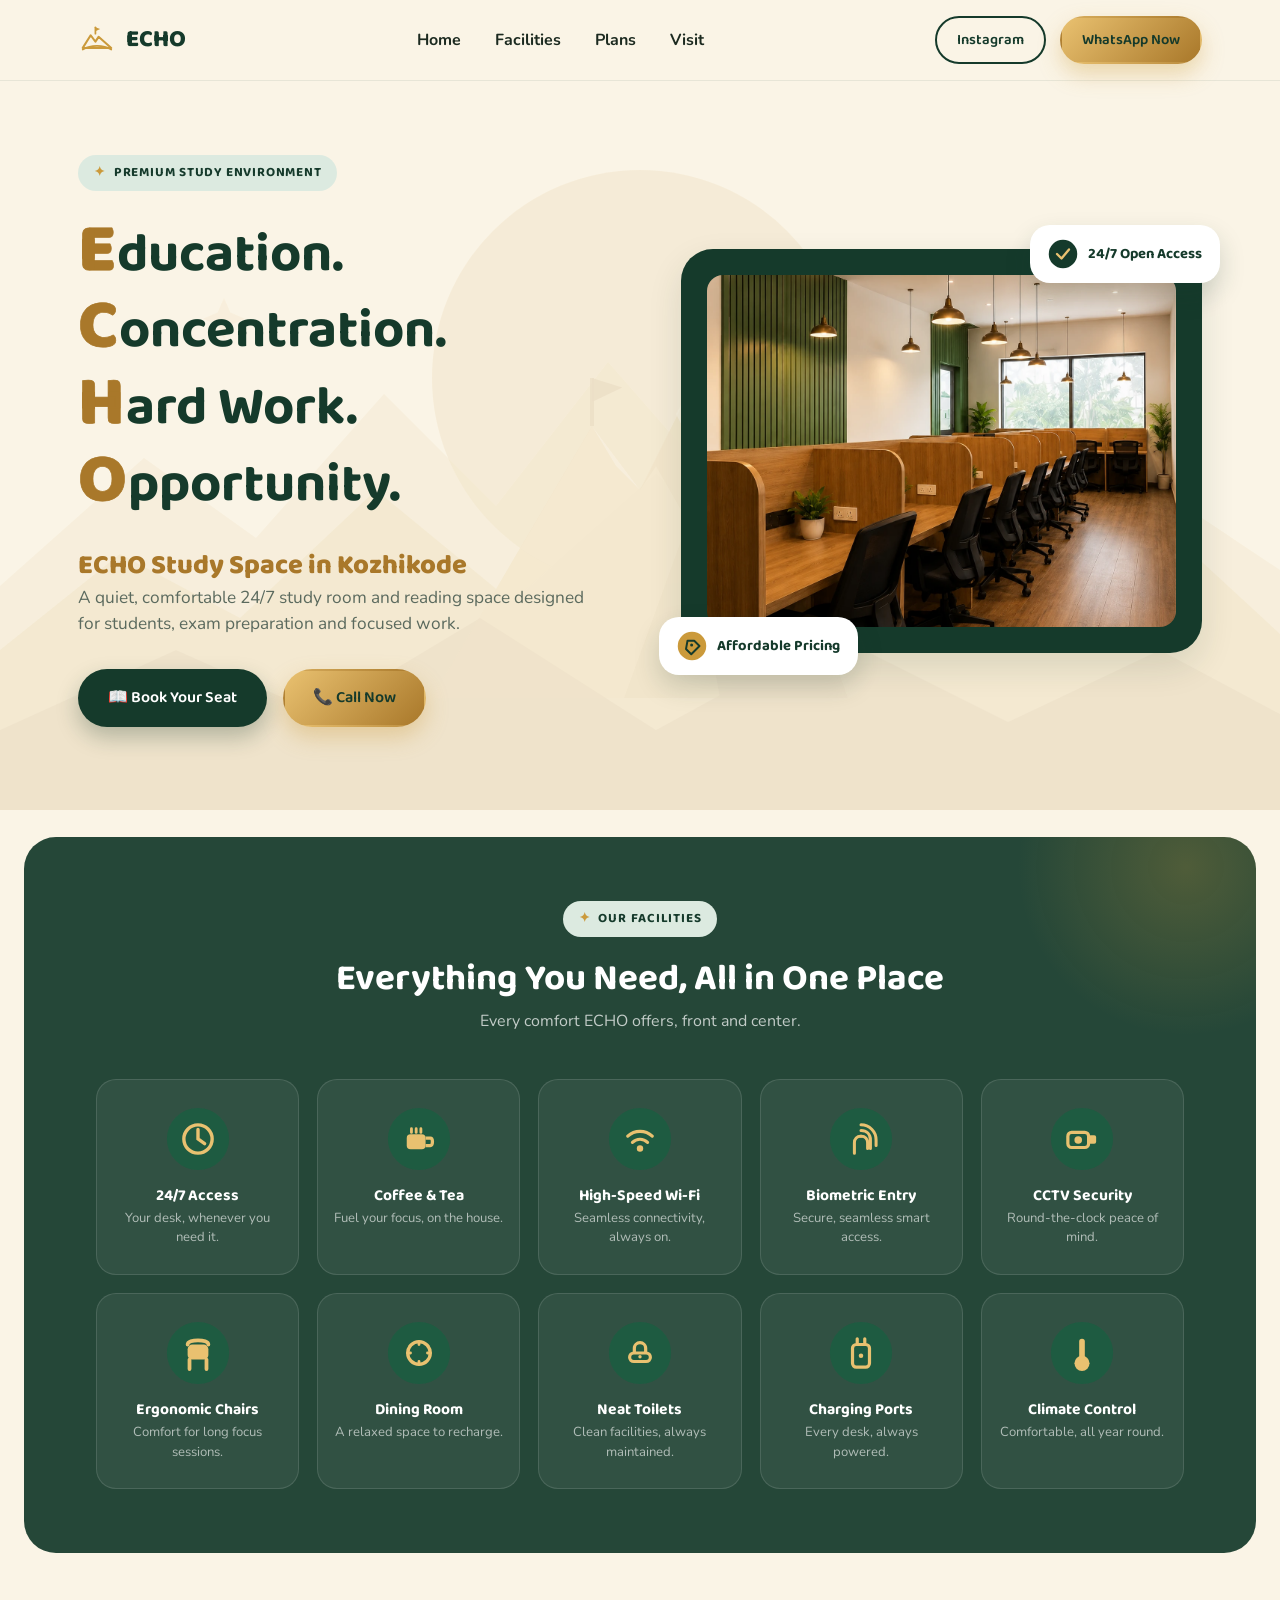
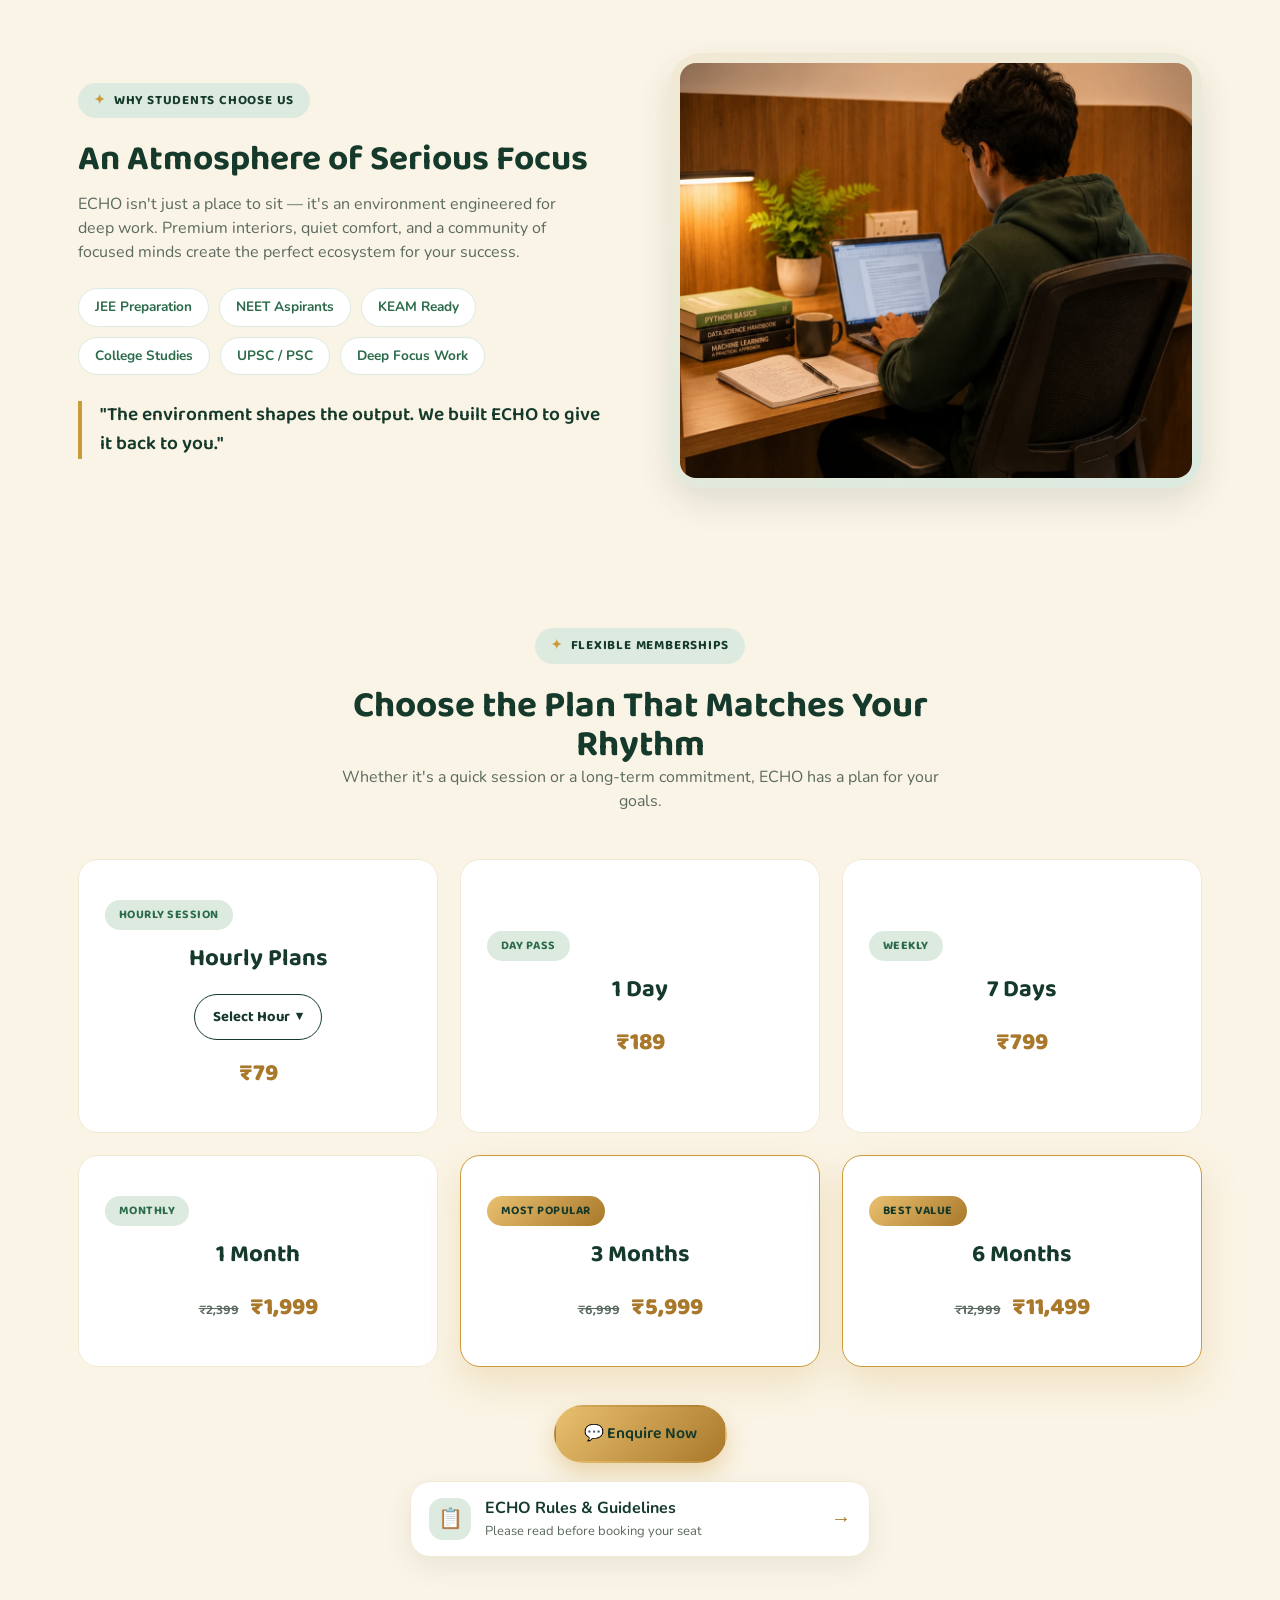
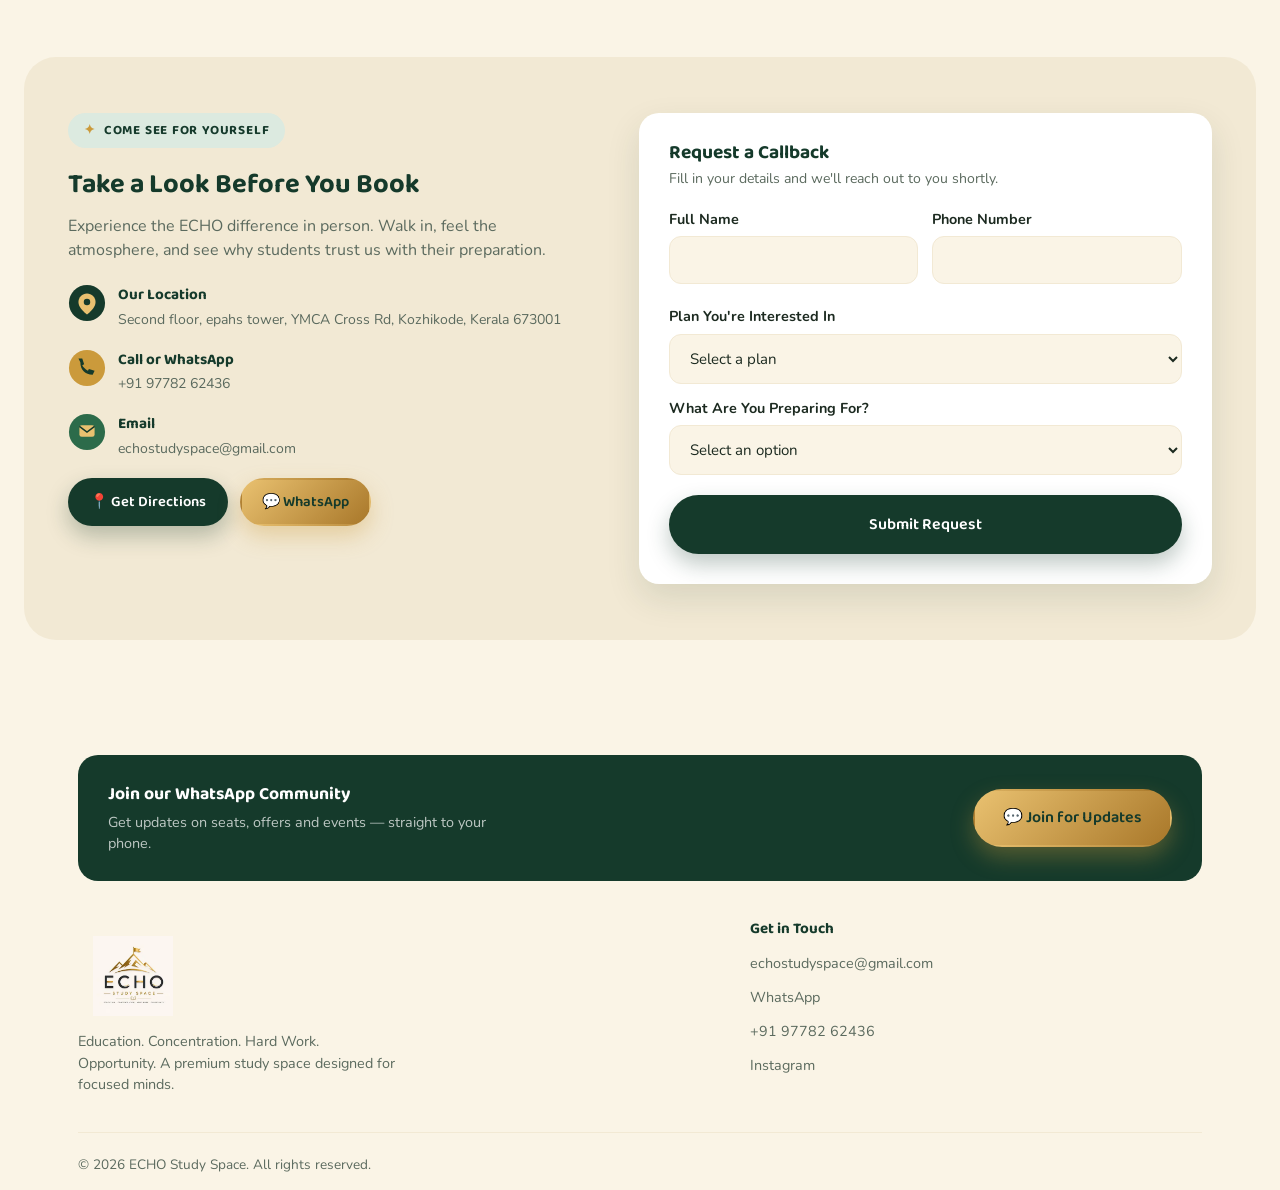
==== commit e673703e: "Price updation" ====
--- a/index.html
+++ b/index.html
@@ -5,6 +5,11 @@
 <meta name="viewport" content="width=device-width, initial-scale=1.0">
 <title>ECHO Study Space | Study Room & Reading Space in Kozhikode</title>
 <meta name="description" content="ECHO Study Space in Kozhikode, Kerala — a quiet 24/7 study room and reading space with high-speed Wi-Fi, comfortable seating, charging facilities and flexible hourly, daily, weekly and monthly plans.">
+
+<link rel="canonical" href="https://echostudyspace.in/">
+
+<link rel="icon" type="image/webp" sizes="64x64" href="images/echo_icon_64.webp">
+<link rel="apple-touch-icon" sizes="180x180" href="images/echo_icon_180.webp">
 <link rel="preconnect" href="https://fonts.googleapis.com">
 <link href="https://fonts.googleapis.com/css2?family=Baloo+2:wght@600;700;800&family=Nunito:wght@400;700;900&display=swap" rel="stylesheet">
 <link rel="stylesheet" href="style.css">
@@ -109,9 +114,9 @@
           <div class="motto-line"><span class="cap">O</span>pportunity.</div>
       </div>
 
-      <h2 class="seo-location-heading">
+      <h1 class="seo-location-heading">
           ECHO Study Space in Kozhikode
-      </h2>
+      </h1>
       <p class="motto-sub">
           A quiet, comfortable 24/7 study room and reading space
           designed for students, exam preparation and focused work.
@@ -280,19 +285,19 @@
       <div class="plan-card reveal">
         <span class="plan-tag">Monthly</span>
         <h3>1 Month</h3>
-        <div class="plan-price">₹1,999</div>
+        <div class="plan-price"><span class="strike">₹2,399</span> ₹1,999</div>
       </div>
 
       <div class="plan-card featured reveal">
         <span class="plan-tag">Most Popular</span>
         <h3>3 Months</h3>
-        <div class="plan-price"><span class="strike">₹5,999</span> ₹5,499</div>
+        <div class="plan-price"><span class="strike">₹6,999</span> ₹5,999</div>
       </div>
 
       <div class="plan-card featured reveal">
         <span class="plan-tag">Best Value</span>
         <h3>6 Months</h3>
-        <div class="plan-price"><span class="strike">₹11,999</span> ₹10,499</div>
+        <div class="plan-price"><span class="strike">₹12,999</span> ₹11,499</div>
       </div>
 
     </div>
@@ -477,7 +482,7 @@
         <strong>Join our WhatsApp Community</strong>
         <p>Get updates on seats, offers and events — straight to your phone.</p>
       </div>
-      <a class="btn btn-gold" href="https://chat.whatsapp.com/YOUR_INVITE_LINK" target="_blank" rel="noopener">💬 Join for Updates</a>
+      <a class="btn btn-gold" href="https://chat.whatsapp.com/J5gV5vC45oy4wwCh6PoMEx" target="_blank" rel="noopener">💬 Join for Updates</a>
     </div>
 
     <div class="footer-grid">
@@ -499,7 +504,6 @@
     </div>
     <div class="footer-bottom">
       <span>© 2026 ECHO Study Space. All rights reserved.</span>
-      <span><a href="#">Privacy Policy</a> &nbsp;·&nbsp; <a href="#">Terms of Service</a></span>
     </div>
   </div>
 </footer>
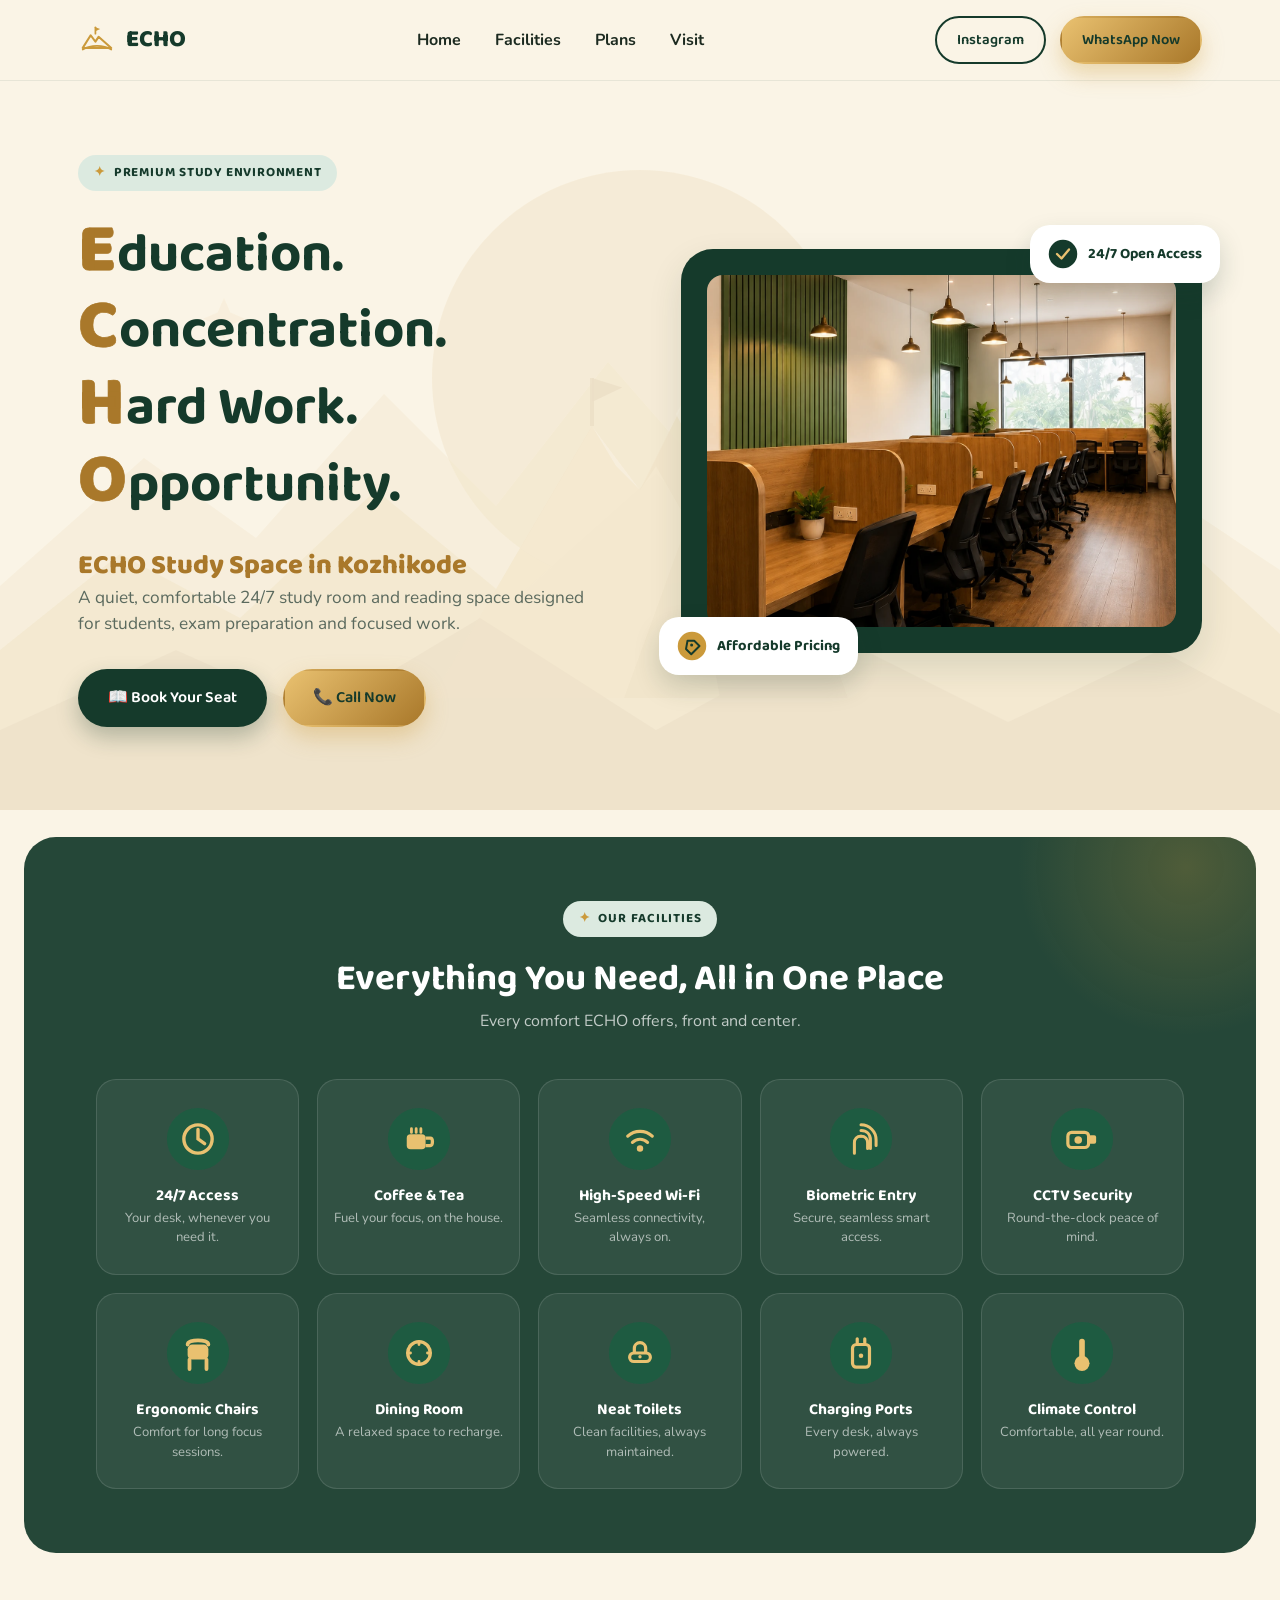
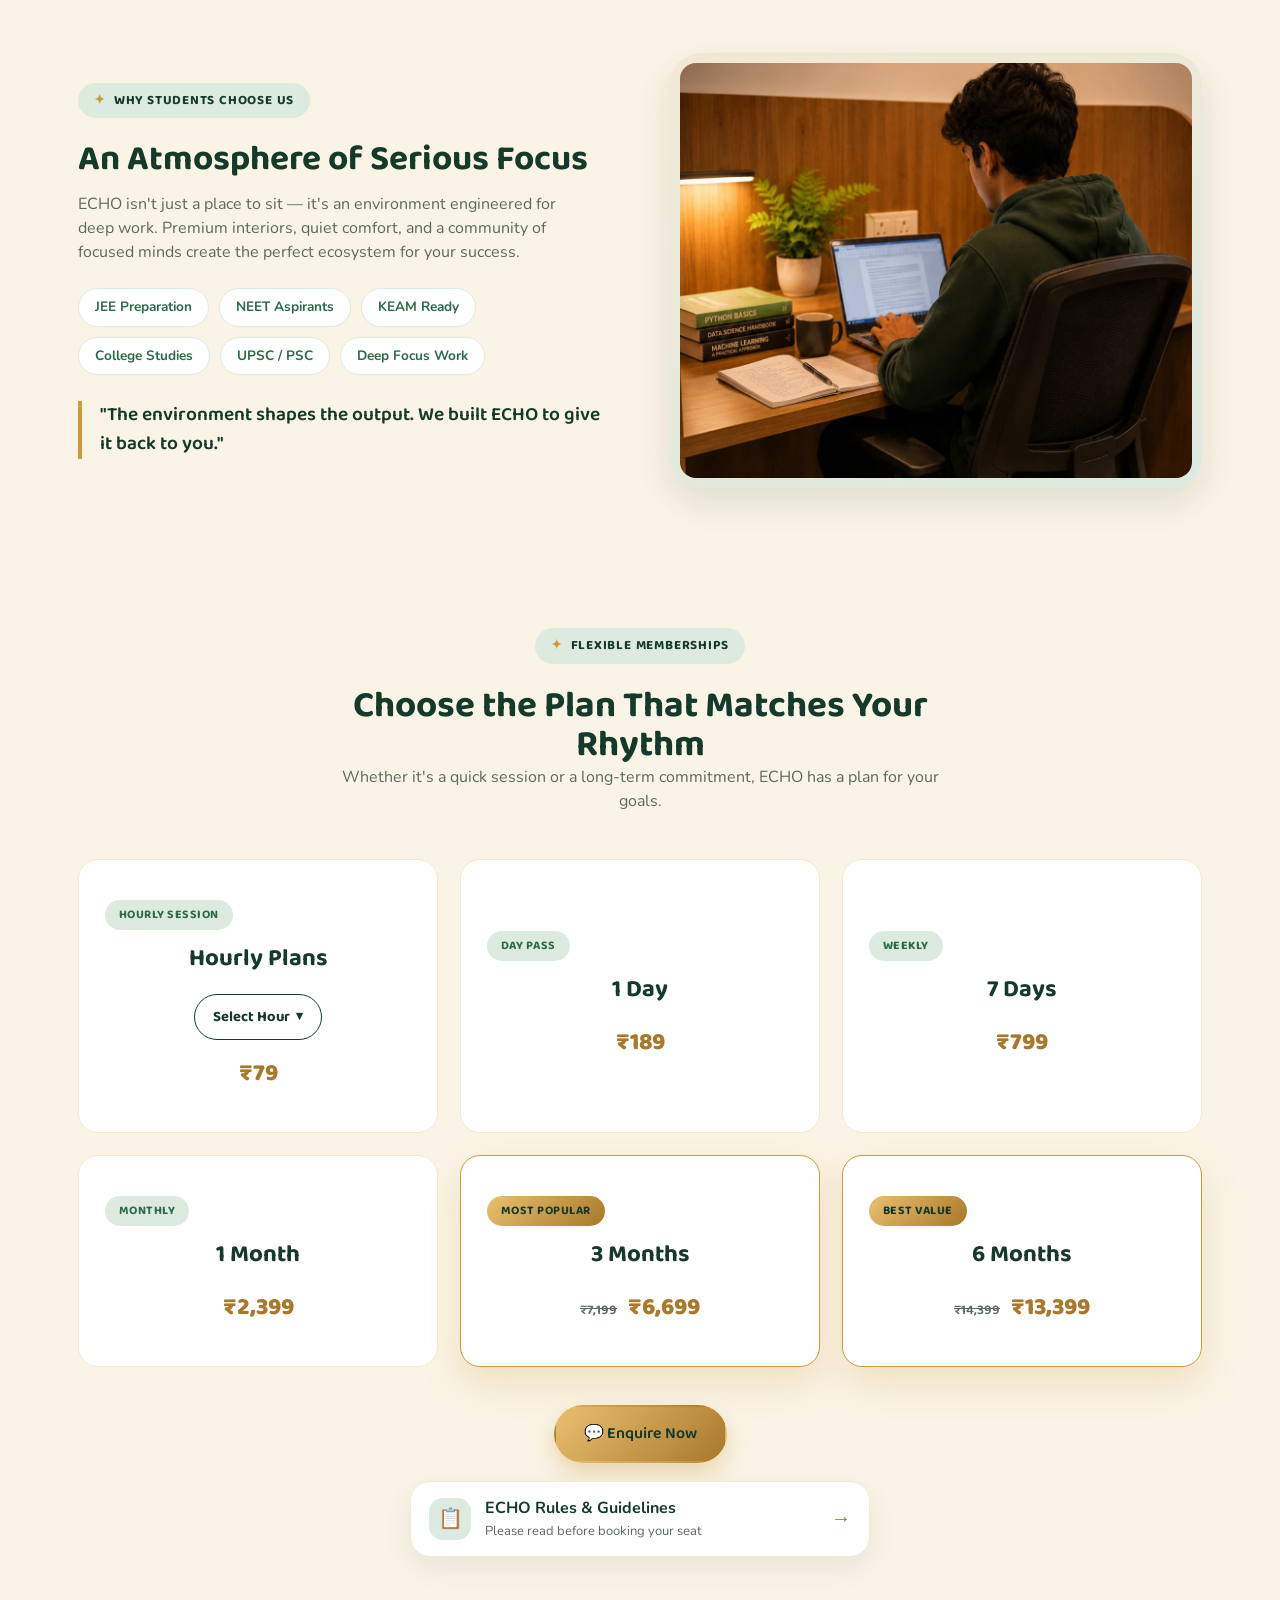
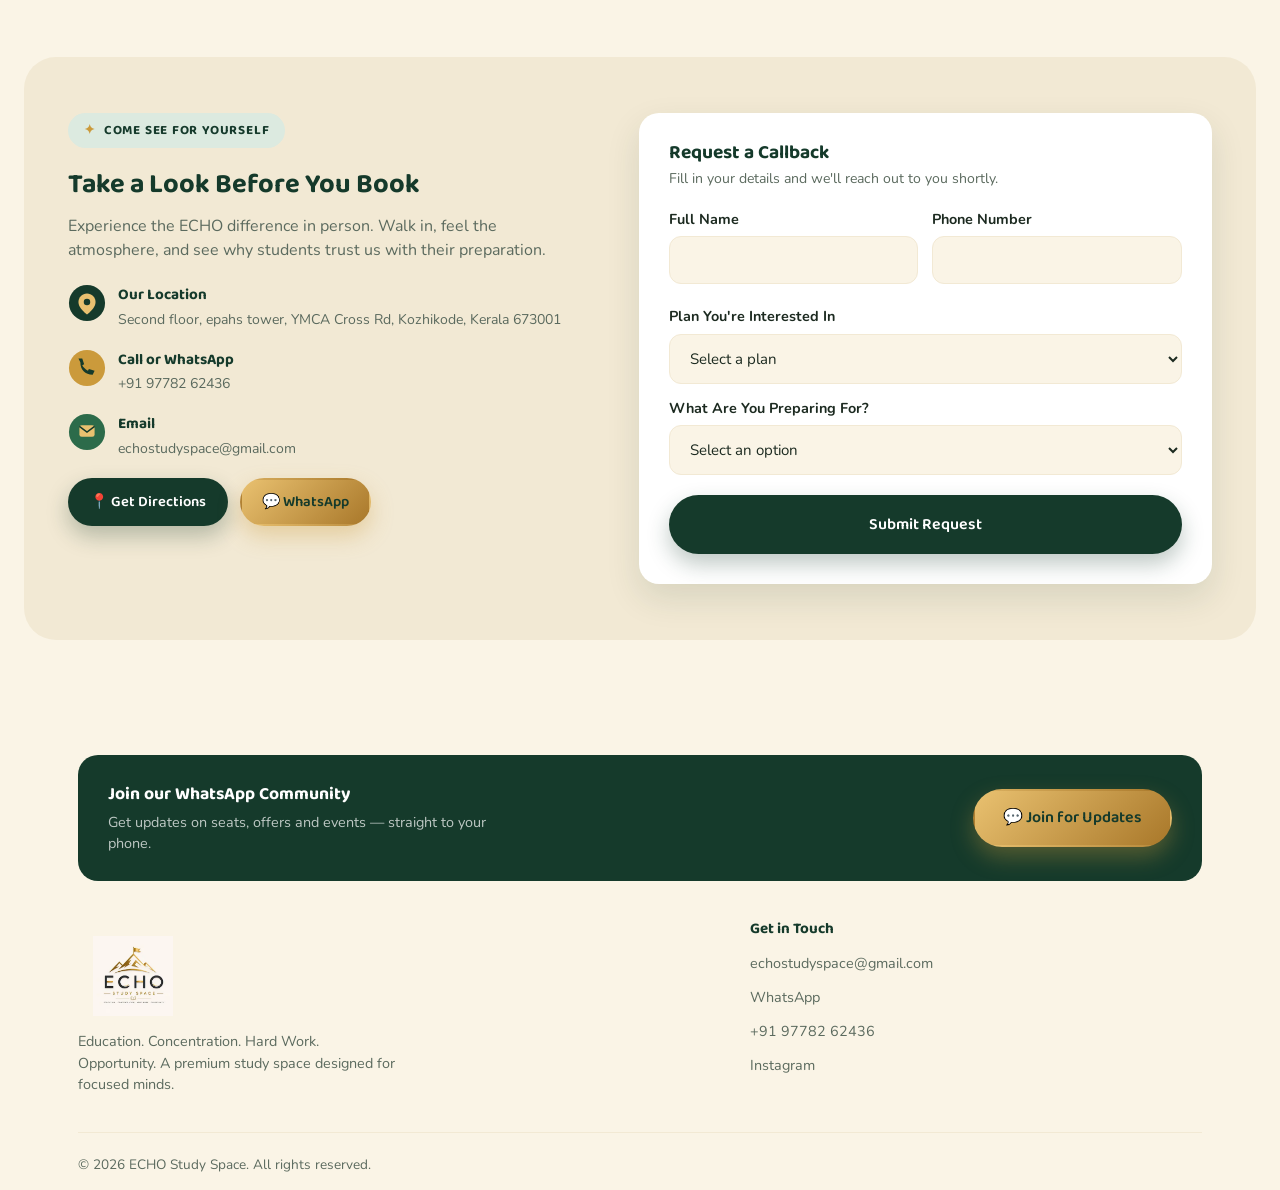
==== commit 2e75e575: "Price updation 2400" ====
--- a/index.html
+++ b/index.html
@@ -285,19 +285,19 @@
       <div class="plan-card reveal">
         <span class="plan-tag">Monthly</span>
         <h3>1 Month</h3>
-        <div class="plan-price"><span class="strike">₹2,399</span> ₹1,999</div>
+        <div class="plan-price">₹2,399</div>
       </div>
 
       <div class="plan-card featured reveal">
         <span class="plan-tag">Most Popular</span>
         <h3>3 Months</h3>
-        <div class="plan-price"><span class="strike">₹6,999</span> ₹5,999</div>
+        <div class="plan-price"><span class="strike">₹7,199</span> ₹6,699</div>
       </div>
 
       <div class="plan-card featured reveal">
         <span class="plan-tag">Best Value</span>
         <h3>6 Months</h3>
-        <div class="plan-price"><span class="strike">₹12,999</span> ₹11,499</div>
+        <div class="plan-price"><span class="strike">₹14,399</span> ₹13,399</div>
       </div>
 
     </div>
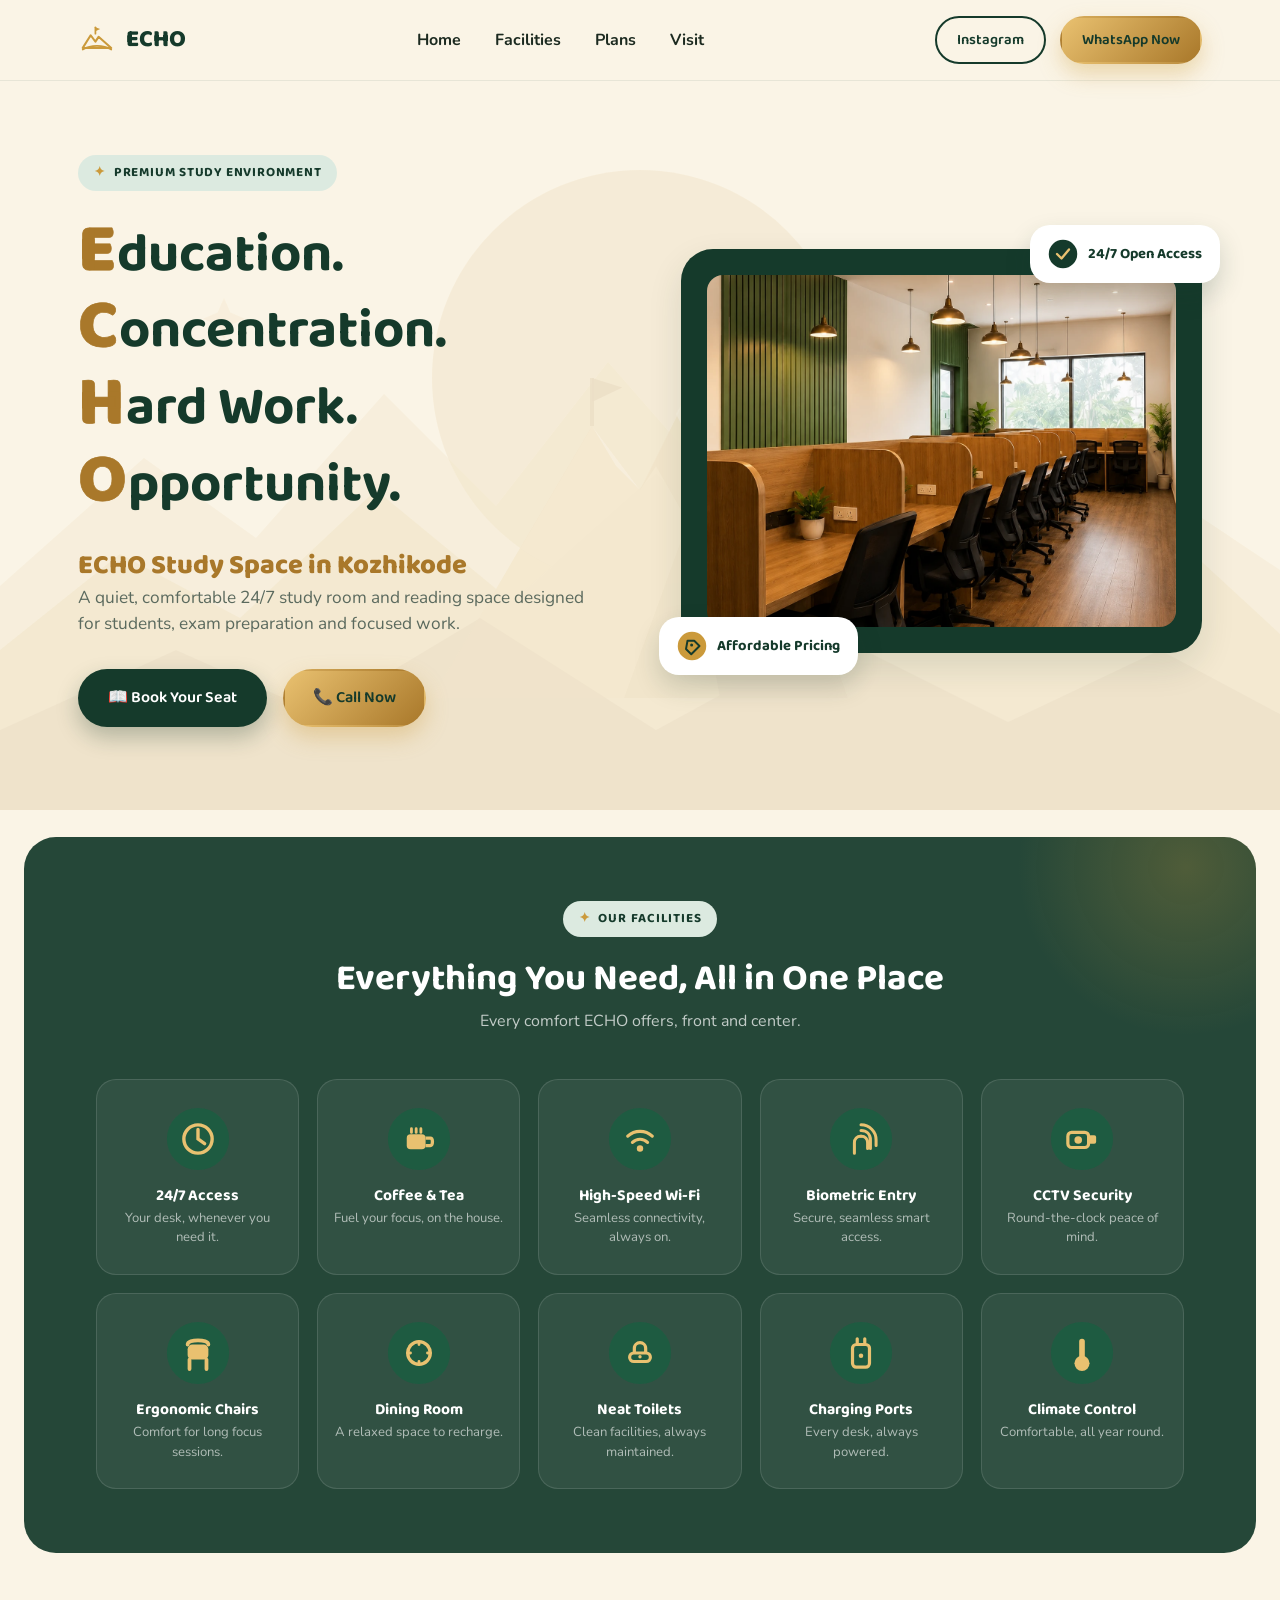
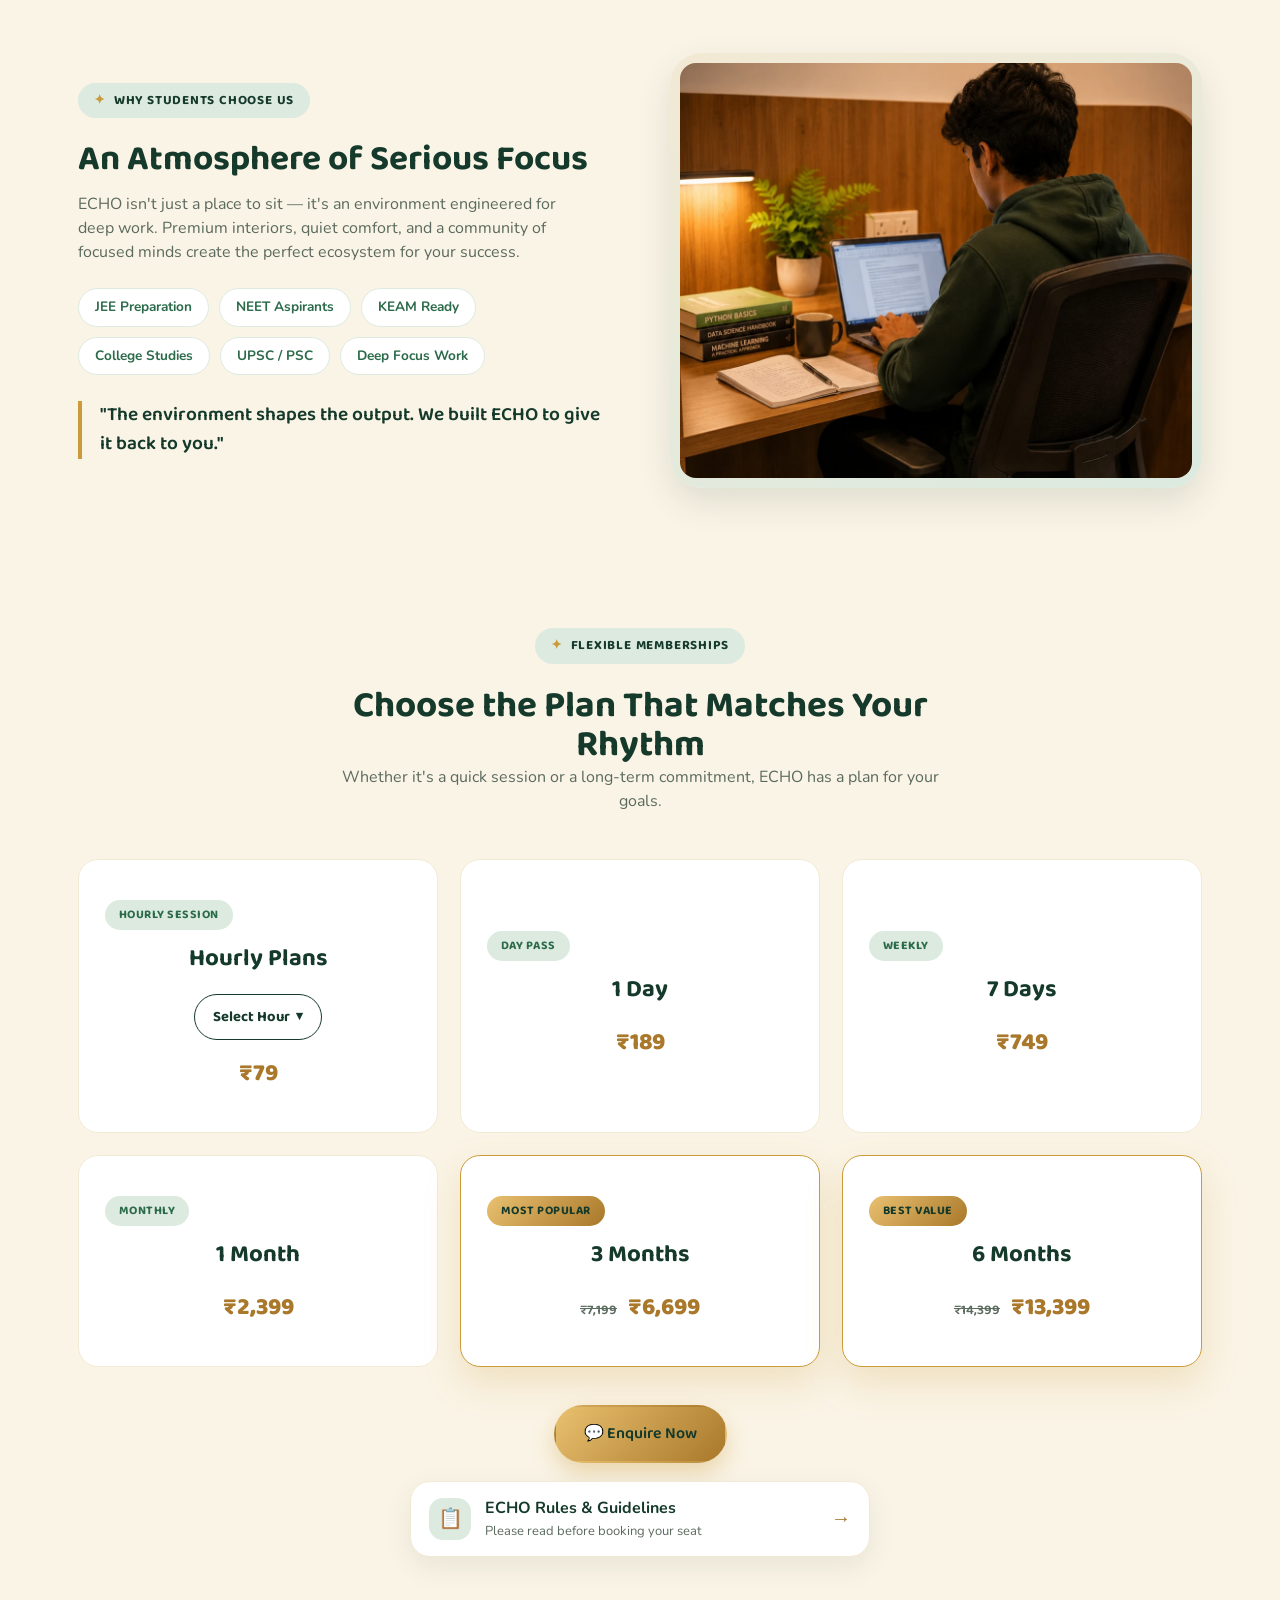
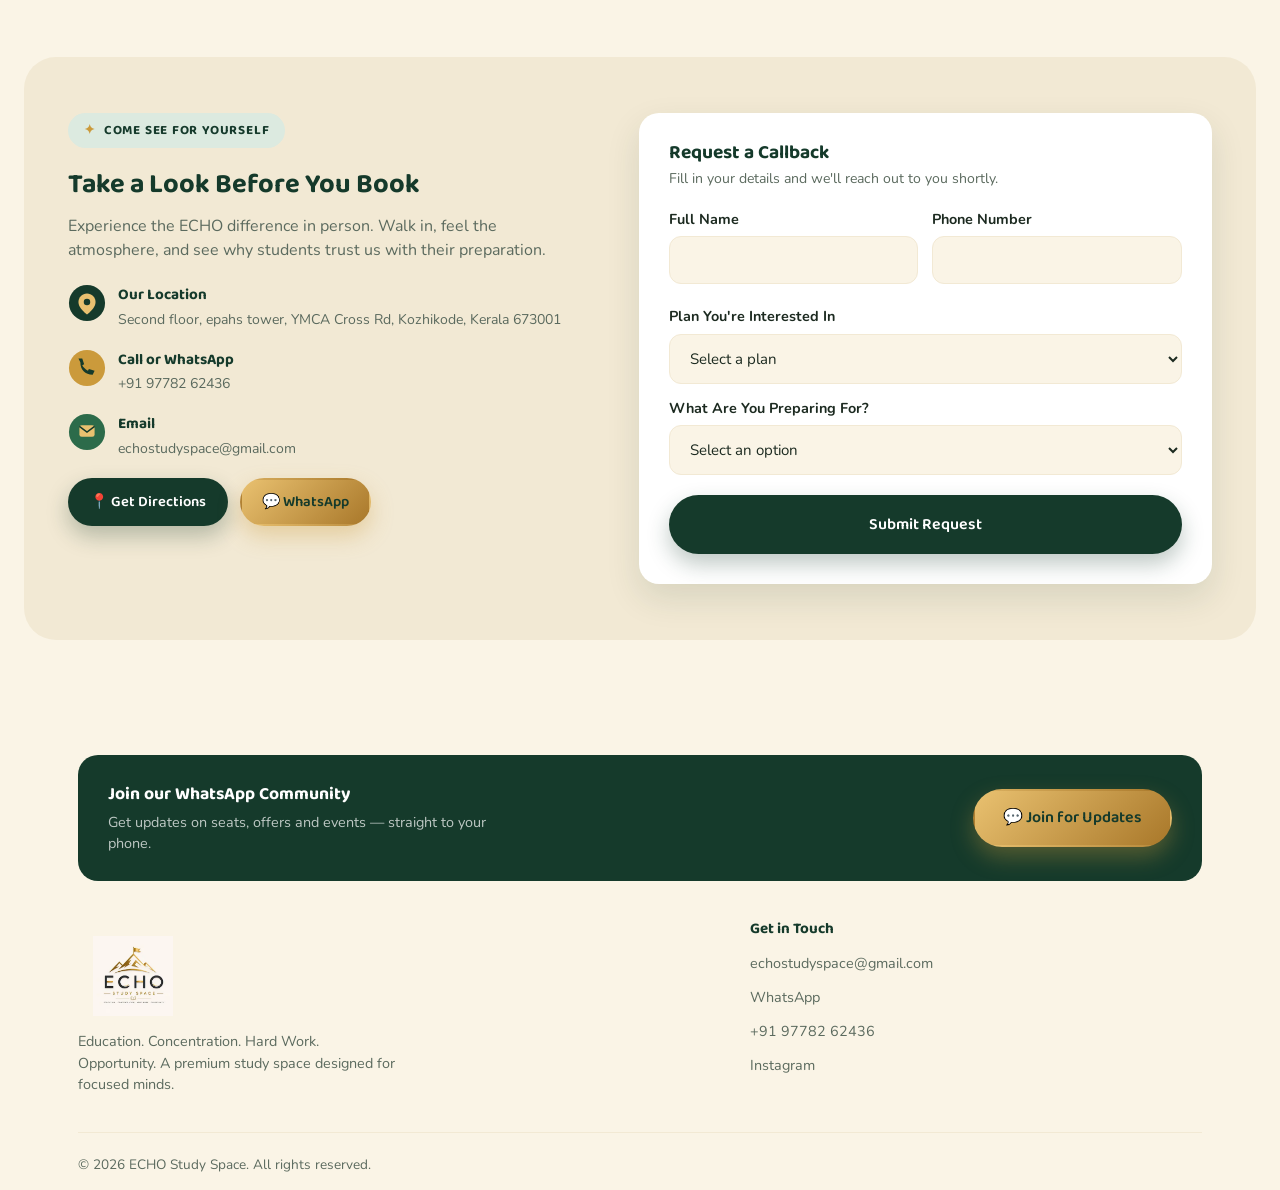
==== commit 3e95d462: "Price updation 749" ====
--- a/index.html
+++ b/index.html
@@ -279,7 +279,7 @@
       <div class="plan-card reveal">
         <span class="plan-tag">Weekly</span>
         <h3>7 Days</h3>
-        <div class="plan-price">₹799</div>
+        <div class="plan-price">₹749</div>
       </div>
 
       <div class="plan-card reveal">
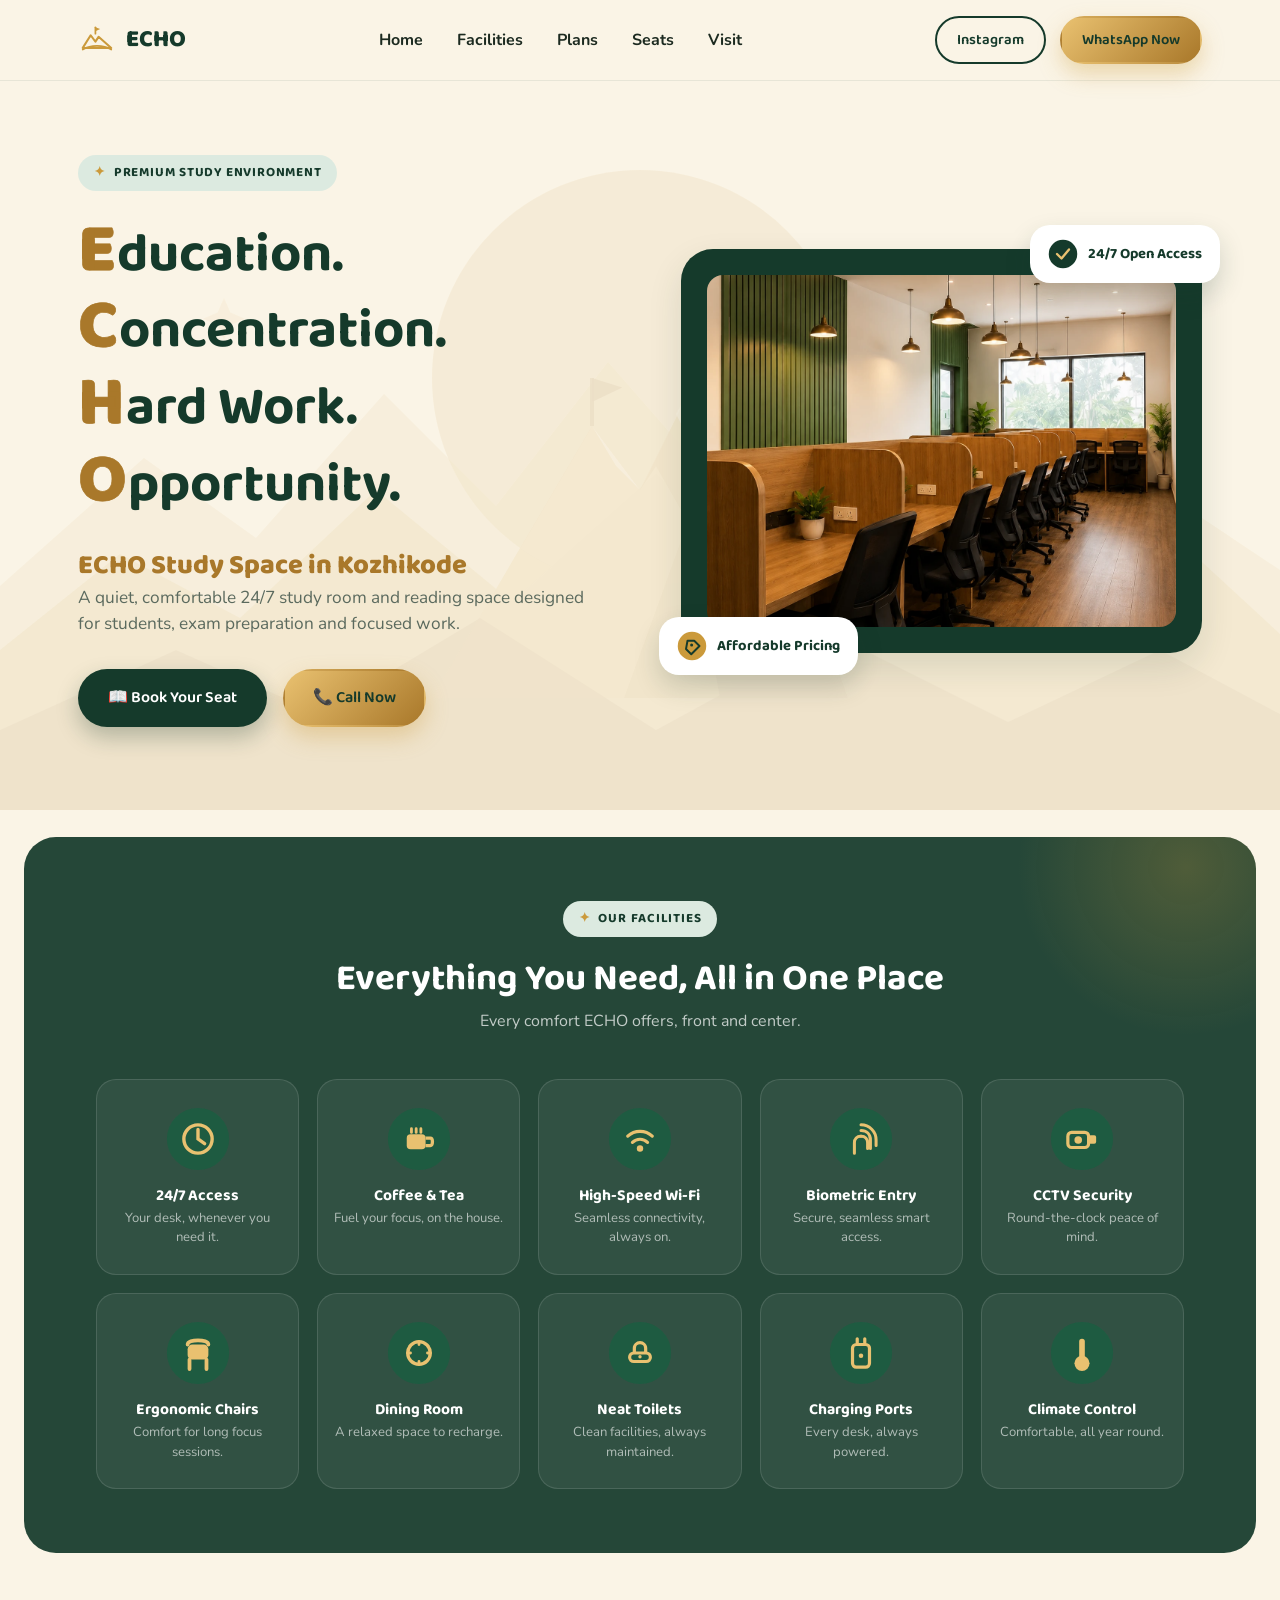
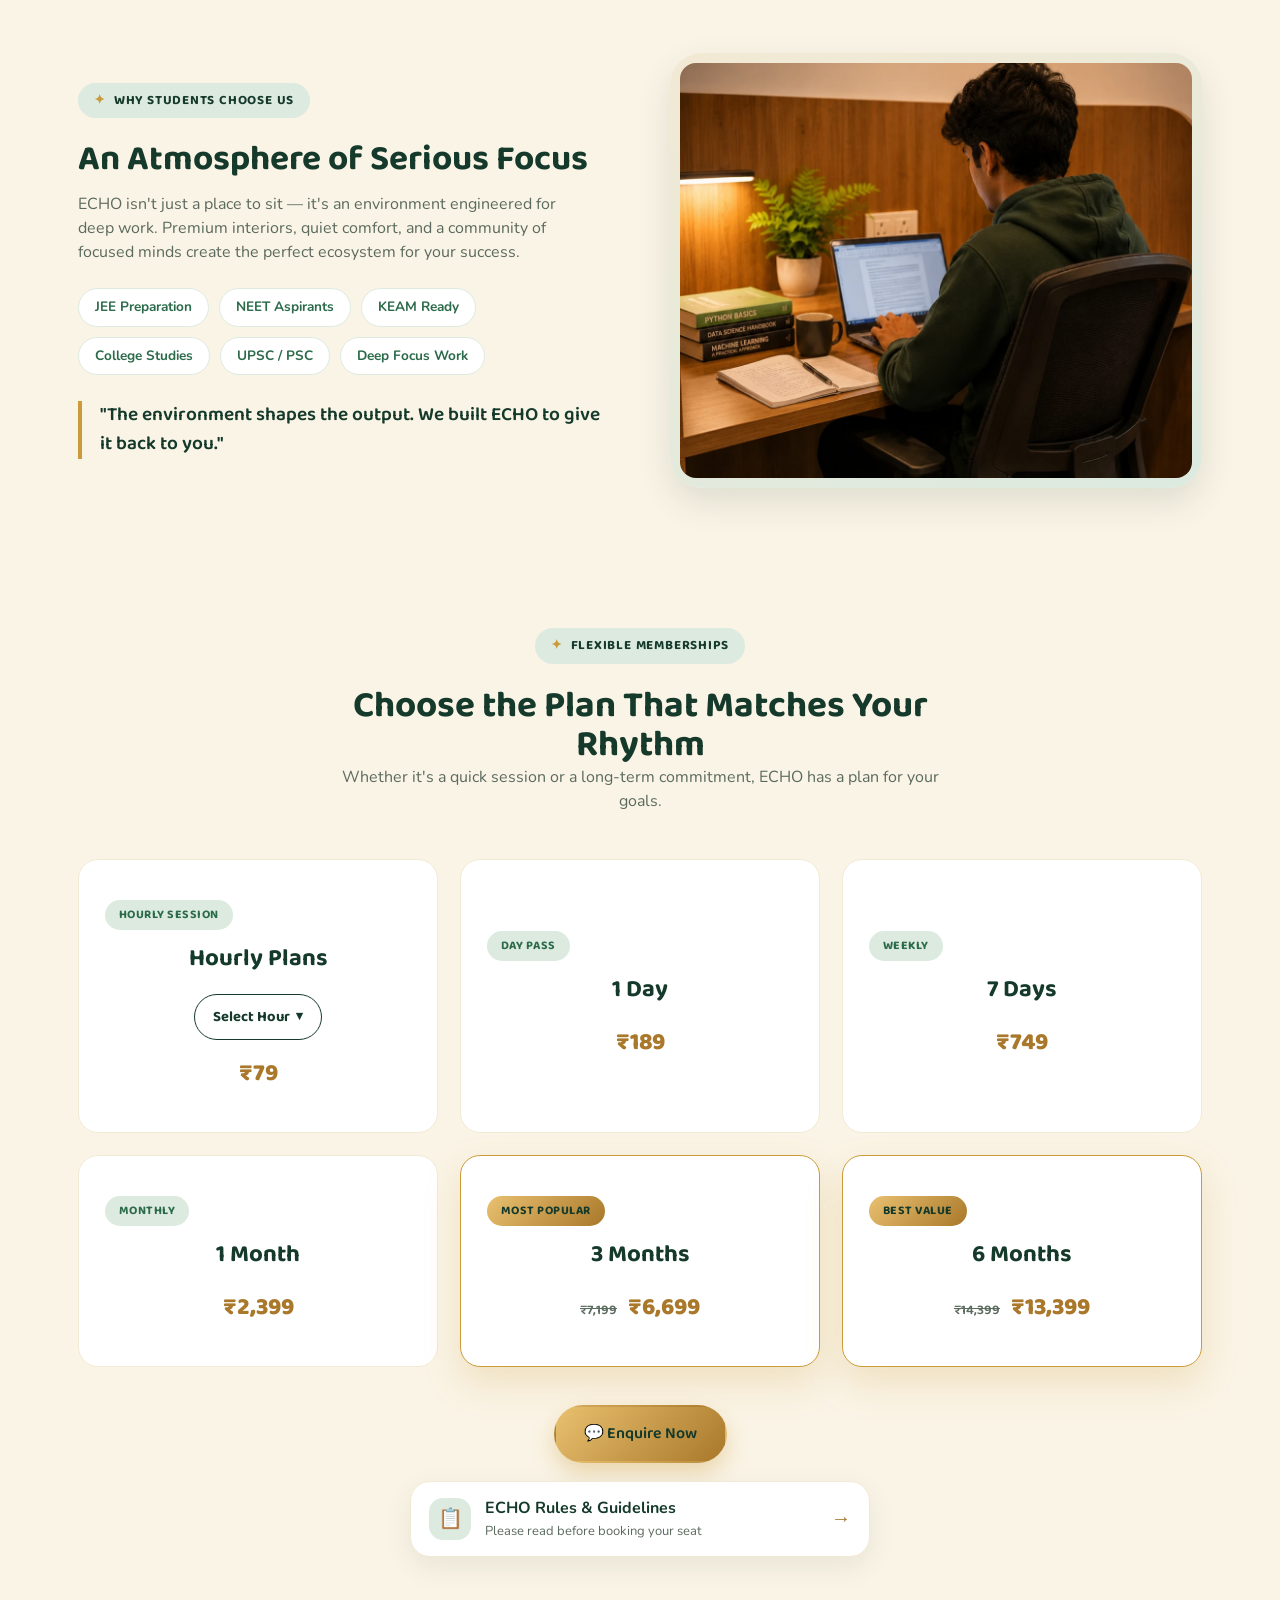
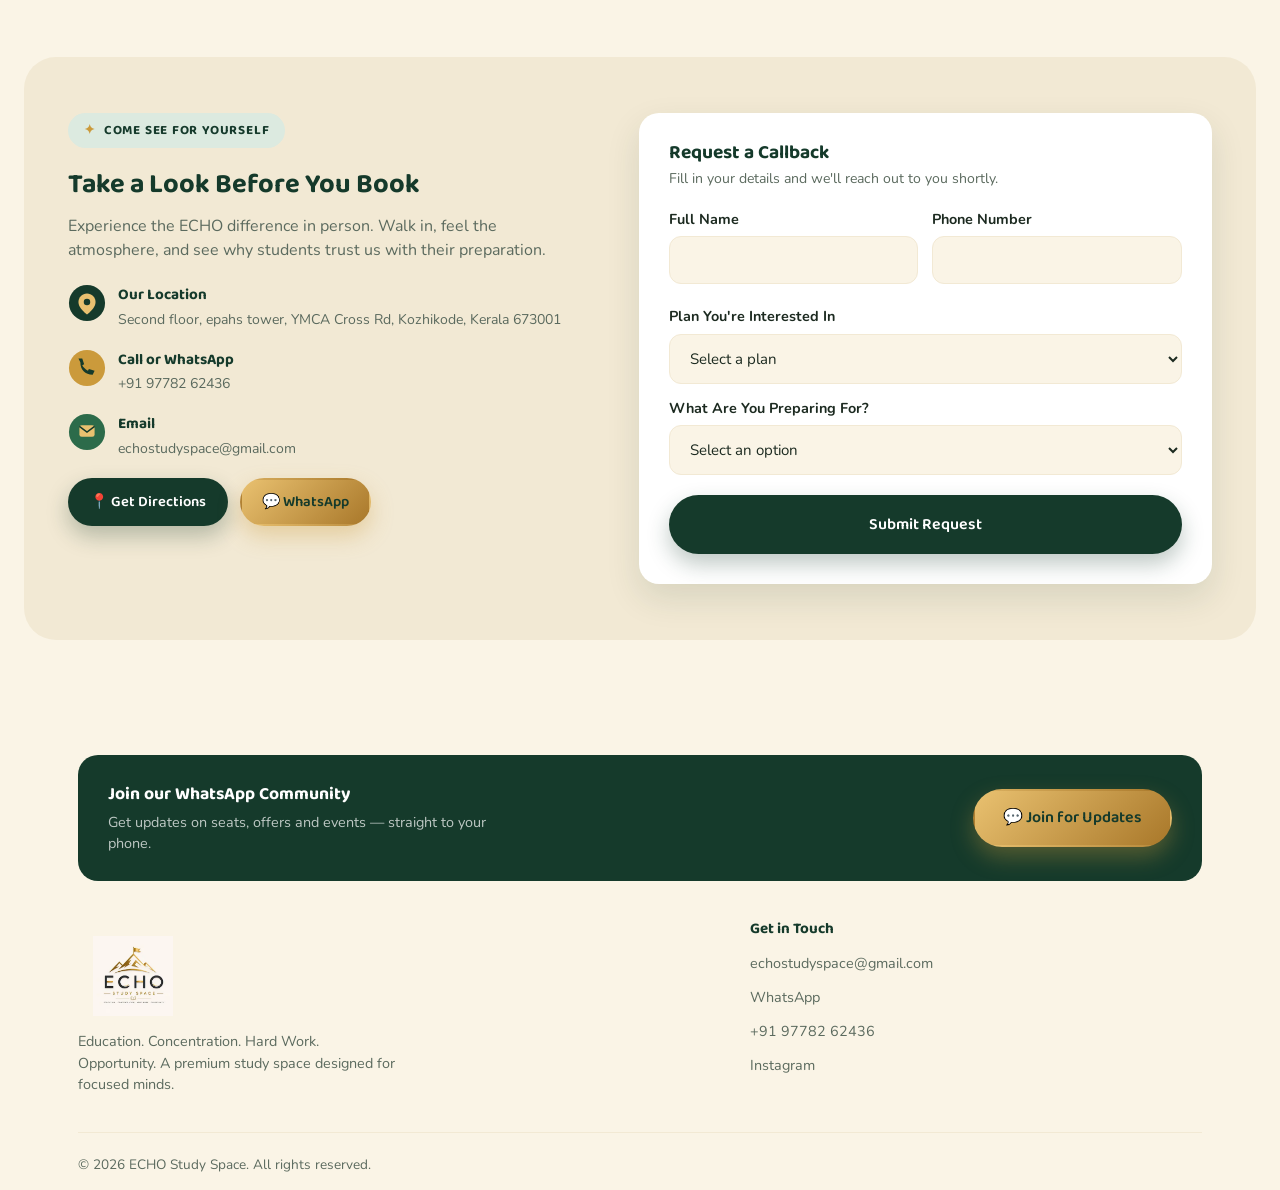
==== commit 2917ee62: "Dynamic seat mapping from db, Geo fencing,etc..." ====
--- a/index.html
+++ b/index.html
@@ -74,6 +74,7 @@
         <li><a href="#home">Home</a></li>
         <li><a href="#facilities">Facilities</a></li>
         <li><a href="#plans">Plans</a></li>
+        <li><a href="seats.html">Seats</a></li>
         <li><a href="#visit">Visit</a></li>
       </ul>
       <div class="nav-cta">
@@ -95,6 +96,7 @@
     <li><a href="#home">Home</a></li>
     <li><a href="#facilities">Facilities</a></li>
     <li><a href="#plans">Plans</a></li>
+    <li><a href="seats.html">Seats</a></li>
     <li><a href="#visit">Visit</a></li>
   </ul>
   <a class="btn btn-outline drawer-instagram" href="https://instagram.com/echostudyspace" target="_blank" rel="noopener">Instagram</a>
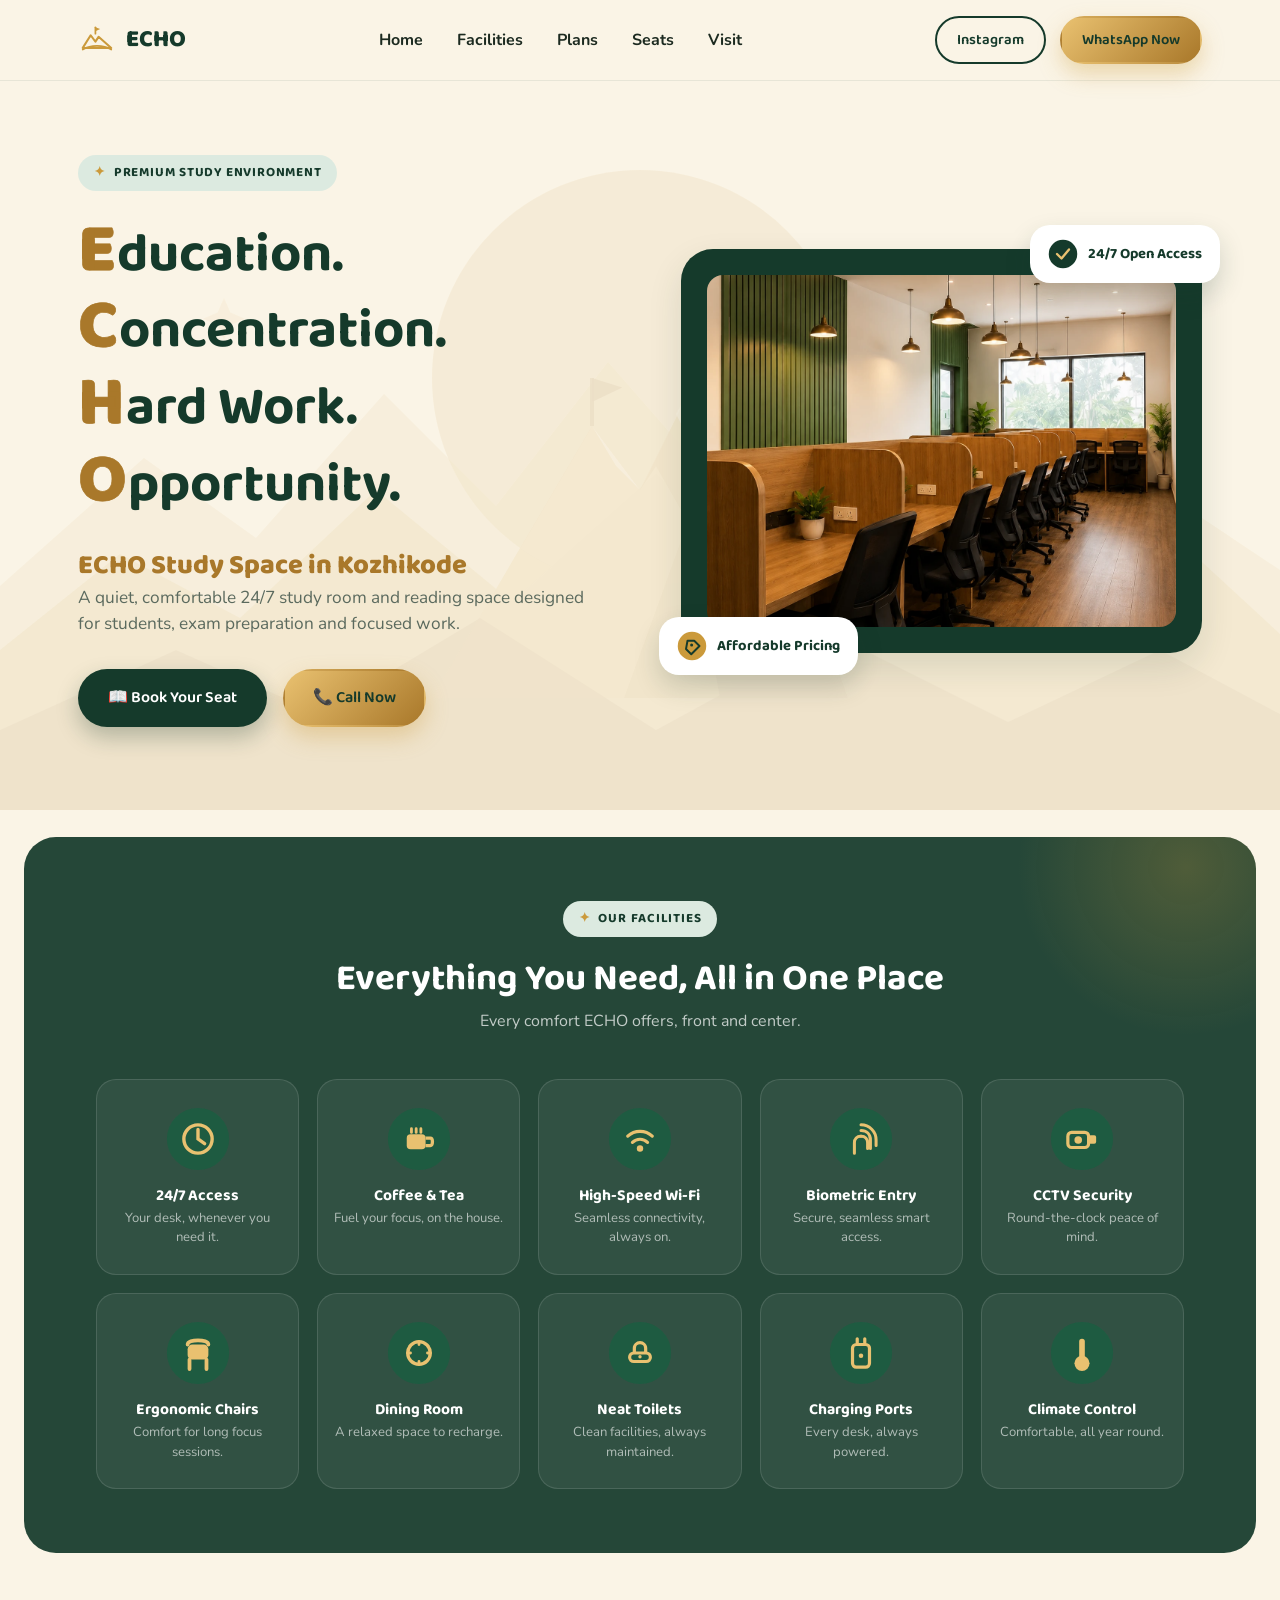
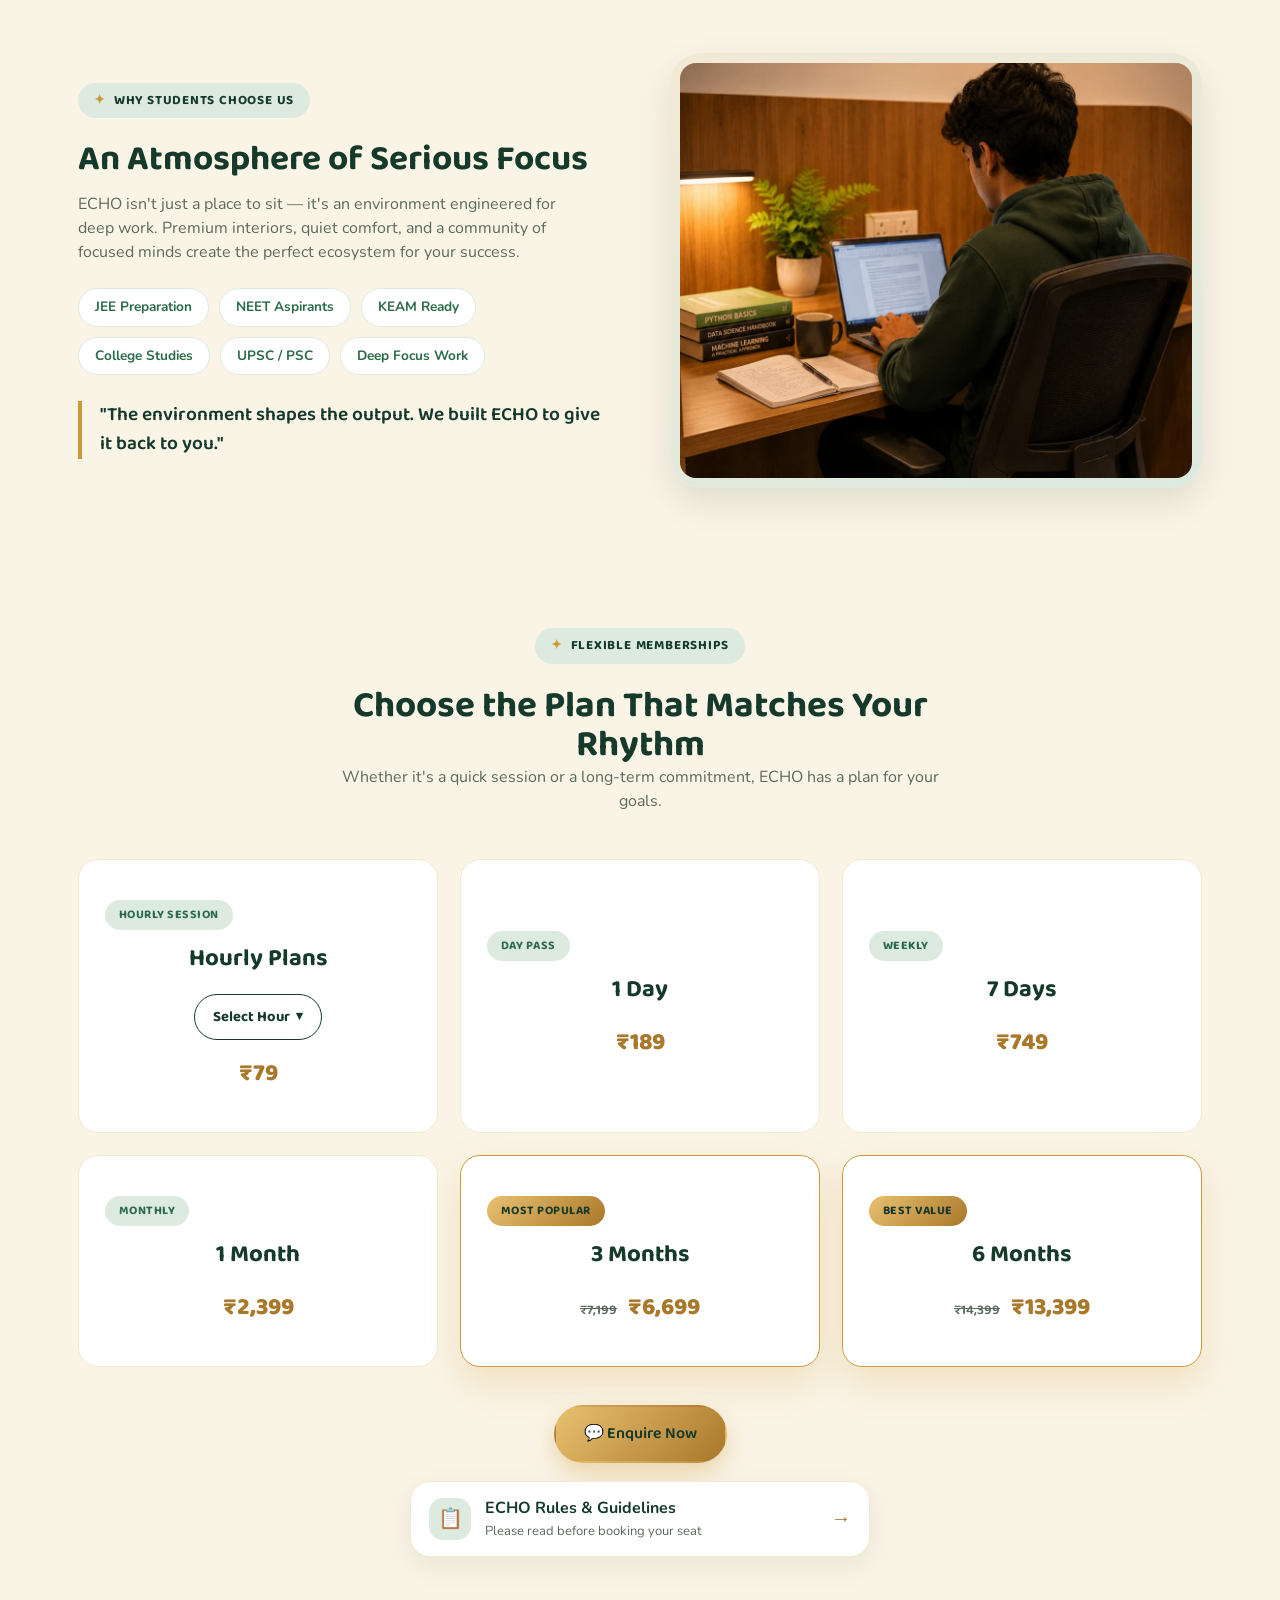
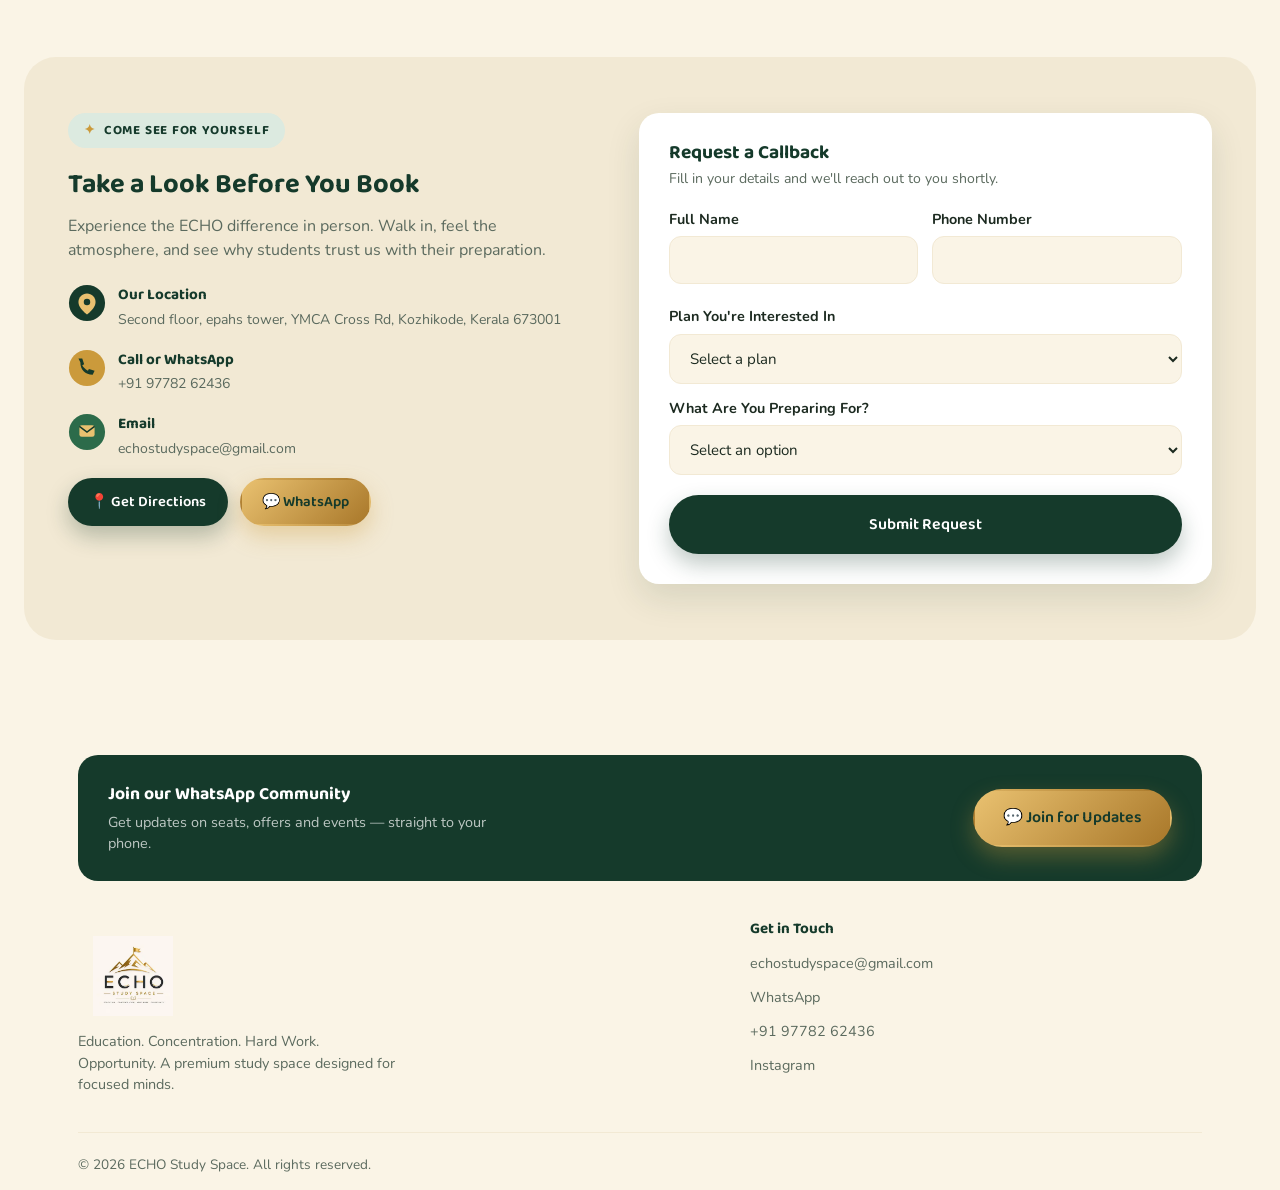
==== commit 3c4a5501: "Update rules and disclosures in index.html Reorganized rules and added additional guidelines for mem" ====
--- a/index.html
+++ b/index.html
@@ -342,6 +342,25 @@
     </div>
 
     <div class="rules-body">
+      
+      <h3>Important Disclosures</h3>
+
+      <ul>
+        <li>
+          <strong>No Refund Policy:</strong>
+          Fees once paid are non-refundable.
+        </li>
+
+        <li>
+          <strong>Personal Belongings:</strong>
+          ECHO Management is not responsible for the loss, or damage of personal belongings.
+        </li>
+
+        <li>
+          <strong>Property Damage:</strong>
+          Any damage to the property, furniture, equipment or other facilities of Echostudyspace will be charged to the responsible person, along with a fine if applicable.
+        </li>
+      </ul>
 
       <h3>General Rules</h3>
 
@@ -352,20 +371,17 @@
         <li>Use only your assigned seat and plan.</li>
         <li>Respect fellow members and maintain a focused environment.</li>
       </ol>
-
-      <h3>Important Disclosures</h3>
-
-      <ul>
-        <li>
-          <strong>No Refund Policy:</strong>
-          Fees once paid are non-refundable.
-        </li>
-
-        <li>
-          <strong>Personal Belongings:</strong>
-          ECHO Management is not responsible for the loss, or damage of personal belongings.
-        </li>
-      </ul>
+      
+      <h3>Additional</h3>
+      
+      <ol>
+        <li>Do not leave waste on desks and Keep your cabins clean.</li>
+        <li>Return chairs to their proper positions after use.</li>
+        <li>Close doors gently.</li>
+        <li>Wash cups after every use.</li>
+        <li>Do not share Wi-Fi passwords with outsiders.</li>
+        <li>Report any maintenance issues to the management and Cooperate with cleaning staffs..</li>
+      </ol>
 
     </div>
 
